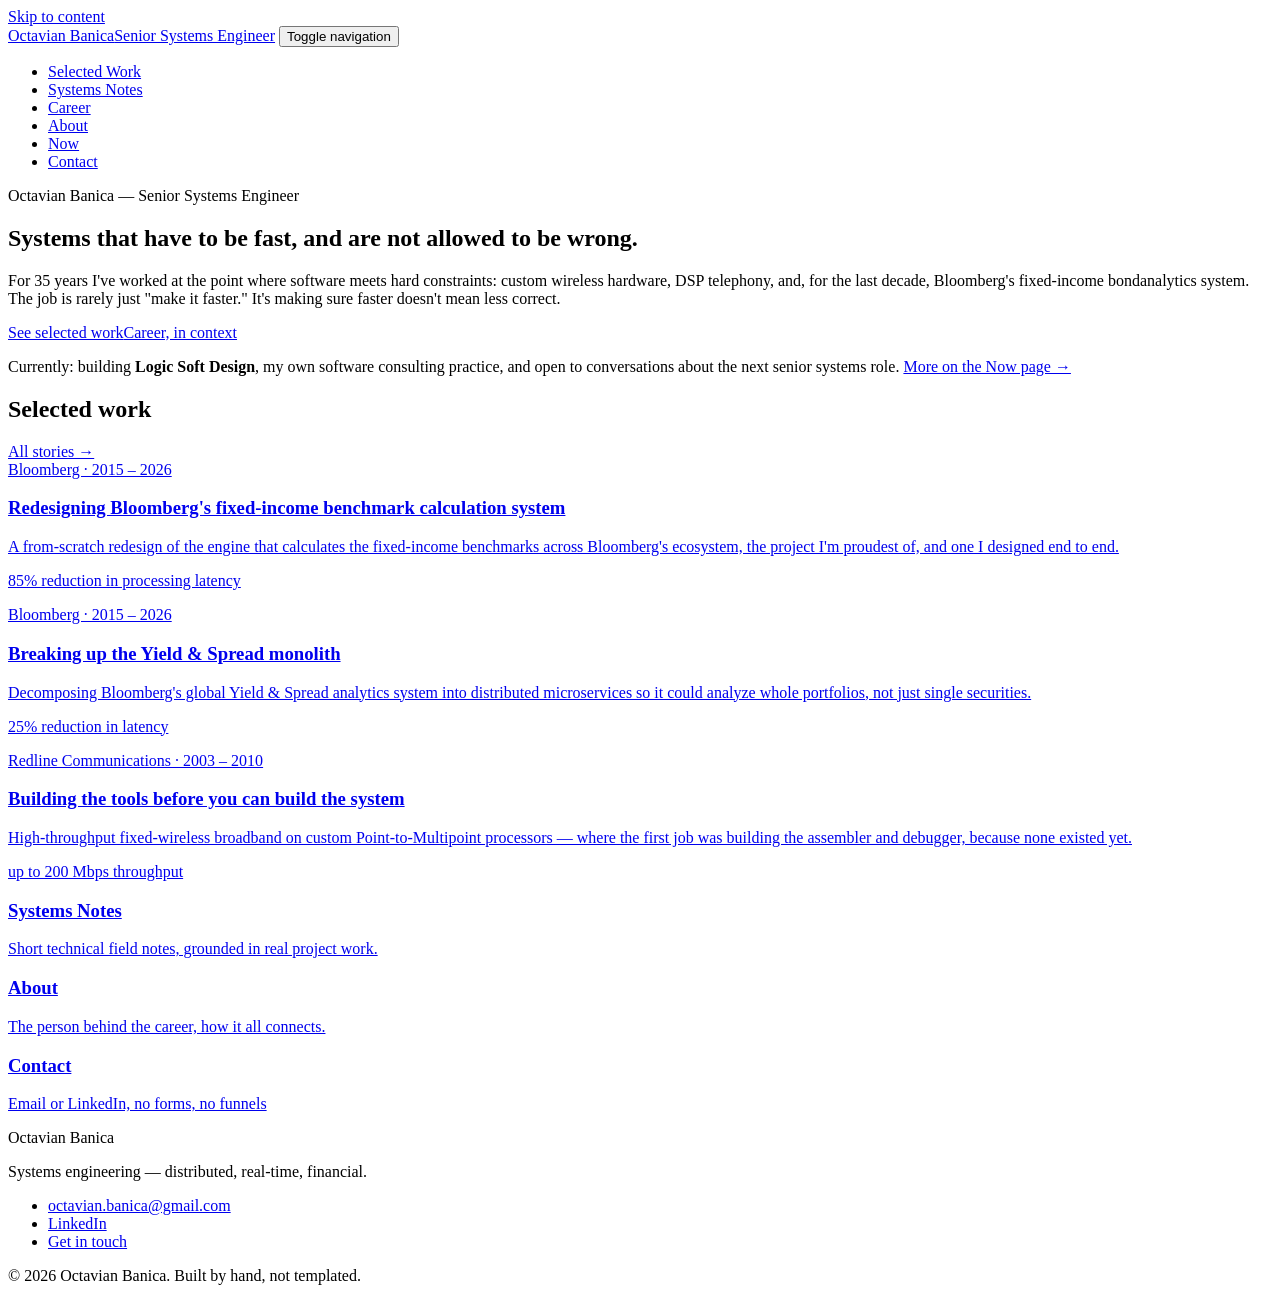
==== index.html @ 12118b61 "Initial commit" ====
<!doctype html>
<html lang="en"><head><meta charset="utf-8"><meta name="viewport" content="width=device-width, initial-scale=1">
<link rel="icon" type="image/svg+xml" href="home/oai/assets/favicon.svg">
<title>Octavian Banica</title>
<meta name="description" content="Octavian Banica designs backend systems where correctness and latency are both non-negotiable — fixed-income analytics at Bloomberg, fixed-wireless broadband at Redline, DSP telephony at Intel.">
<link rel="canonical" href="https://octavianbanica.com/">
<meta property="og:type" content="website"><meta property="og:title" content="Octavian Banica">
<meta property="og:description" content="Octavian Banica designs backend systems where correctness and latency are both non-negotiable — fixed-income analytics at Bloomberg, fixed-wireless broadband at Redline, DSP telephony at Intel."><meta property="og:url" content="https://octavianbanica.com/">
<meta property="og:image" content="https://raw.githubusercontent.com/OctavianBanicaUS/OctavianBanicaWeb/main/public/images/og-default.jpg"><meta property="og:site_name" content="Octavian Banica">
<meta name="twitter:card" content="summary_large_image"><meta name="twitter:title" content="Octavian Banica"><meta name="twitter:description" content="Octavian Banica designs backend systems where correctness and latency are both non-negotiable — fixed-income analytics at Bloomberg, fixed-wireless broadband at Redline, DSP telephony at Intel."><meta name="twitter:image" content="https://raw.githubusercontent.com/OctavianBanicaUS/OctavianBanicaWeb/main/public/images/og-default.jpg">
<script type="application/ld+json">{&quot;@context&quot;: &quot;https://schema.org&quot;, &quot;@type&quot;: &quot;Person&quot;, &quot;name&quot;: &quot;Octavian Banica&quot;, &quot;jobTitle&quot;: &quot;Senior Systems Engineer&quot;, &quot;email&quot;: &quot;mailto:octavian.banica@gmail.com&quot;, &quot;url&quot;: &quot;https://octavianbanica.com/&quot;, &quot;sameAs&quot;: [&quot;https://www.linkedin.com/in/octavianbanica/&quot;], &quot;description&quot;: &quot;Octavian Banica designs backend systems where correctness and latency are both non-negotiable \u2014 fixed-income analytics at Bloomberg, fixed-wireless broadband at Redline, DSP telephony at Intel.&quot;}</script>
<link rel="stylesheet" href="home/oai/css/site.css"></head><body>
<a href="#main" class="skip-link">Skip to content</a><header class="site-header">
  <div class="bar container-wide">
    <a href="index.html" class="wordmark">Octavian Banica<span class="wordmark-role">Senior Systems Engineer</span></a>
    <button class="menu-toggle" id="menu-toggle" aria-expanded="false" aria-controls="site-nav">
      <span class="visually-hidden">Toggle navigation</span><span class="menu-icon" aria-hidden="true"></span>
    </button>
    <nav id="site-nav" class="site-nav" aria-label="Primary"><ul><li><a href="work">Selected Work</a></li><li><a href="notes">Systems Notes</a></li><li><a href="career">Career</a></li><li><a href="about">About</a></li><li><a href="now">Now</a></li><li><a href="contact">Contact</a></li></ul></nav>
  </div>
</header>
<main id="main"><section class="hero container-wide"><p class="eyebrow">Octavian Banica — Senior Systems Engineer</p>
<h1>Systems that have to be fast, and are not allowed to be wrong.</h1>
<p class="hero-lede">For 35 years I've worked at the point where software meets hard constraints: custom wireless hardware, DSP telephony, and, for the last decade, Bloomberg's fixed-income bondanalytics system. The job is rarely just "make it faster." It's making sure faster doesn't mean less correct.</p>
<div class="hero-actions"><a class="button-primary" href="work">See selected work</a><a class="button-secondary" href="career">Career, in context</a></div>
<p class="hero-now"><span class="accent-mark">Currently:</span> building <strong>Logic Soft Design</strong>, my own software consulting practice, and open to conversations about the next senior systems role. <a href="now">More on the Now page →</a></p></section>
<section class="container-wide work-preview"><div class="section-head"><h2>Selected work</h2><a class="see-all" href="work">All stories →</a></div><div class="work-preview-grid"><a class="preview-card" href="work/benchmark-system"><span class="eyebrow">Bloomberg · 2015 – 2026</span><h3>Redesigning Bloomberg&#x27;s fixed-income benchmark calculation system</h3><p>A from-scratch redesign of the engine that calculates the fixed-income benchmarks across Bloomberg&#x27;s ecosystem, the project I&#x27;m proudest of, and one I designed end to end.</p><p class="preview-metric">85% reduction in processing latency</p></a><a class="preview-card" href="work/yas-microservices"><span class="eyebrow">Bloomberg · 2015 – 2026</span><h3>Breaking up the Yield &amp; Spread monolith</h3><p>Decomposing Bloomberg&#x27;s global Yield &amp; Spread analytics system into distributed microservices so it could analyze whole portfolios, not just single securities.</p><p class="preview-metric">25% reduction in latency</p></a><a class="preview-card" href="work/redline-wireless-security"><span class="eyebrow">Redline Communications · 2003 – 2010</span><h3>Building the tools before you can build the system</h3><p>High-throughput fixed-wireless broadband on custom Point-to-Multipoint processors — where the first job was building the assembler and debugger, because none existed yet.</p><p class="preview-metric">up to 200 Mbps throughput</p></a></div></section>
<section class="container-wide explore-grid"><a class="explore-card" href="notes"><h3>Systems Notes</h3><p>Short technical field notes, grounded in real project work.</p></a><a class="explore-card" href="about"><h3>About</h3><p>The person behind the career, how it all connects.</p></a><a class="explore-card" href="contact"><h3>Contact</h3><p>Email or LinkedIn, no forms, no funnels</p></a></section></main><footer class="site-footer"><div class="container-wide footer-grid">
<div><p class="footer-name">Octavian Banica</p><p class="footer-tag">Systems engineering — distributed, real-time, financial.</p></div>
<ul class="footer-links"><li><a href="mailto:octavian.banica@gmail.com">octavian.banica@gmail.com</a></li><li><a href="https://www.linkedin.com/in/octavianbanica/" rel="me noopener noreferrer" target="_blank">LinkedIn</a></li><li><a href="contact">Get in touch</a></li></ul>
<p class="footer-meta">© 2026 Octavian Banica. Built by hand, not templated.</p>
</div></footer>
<script src="home/oai/js/site.js" defer></script></body></html>
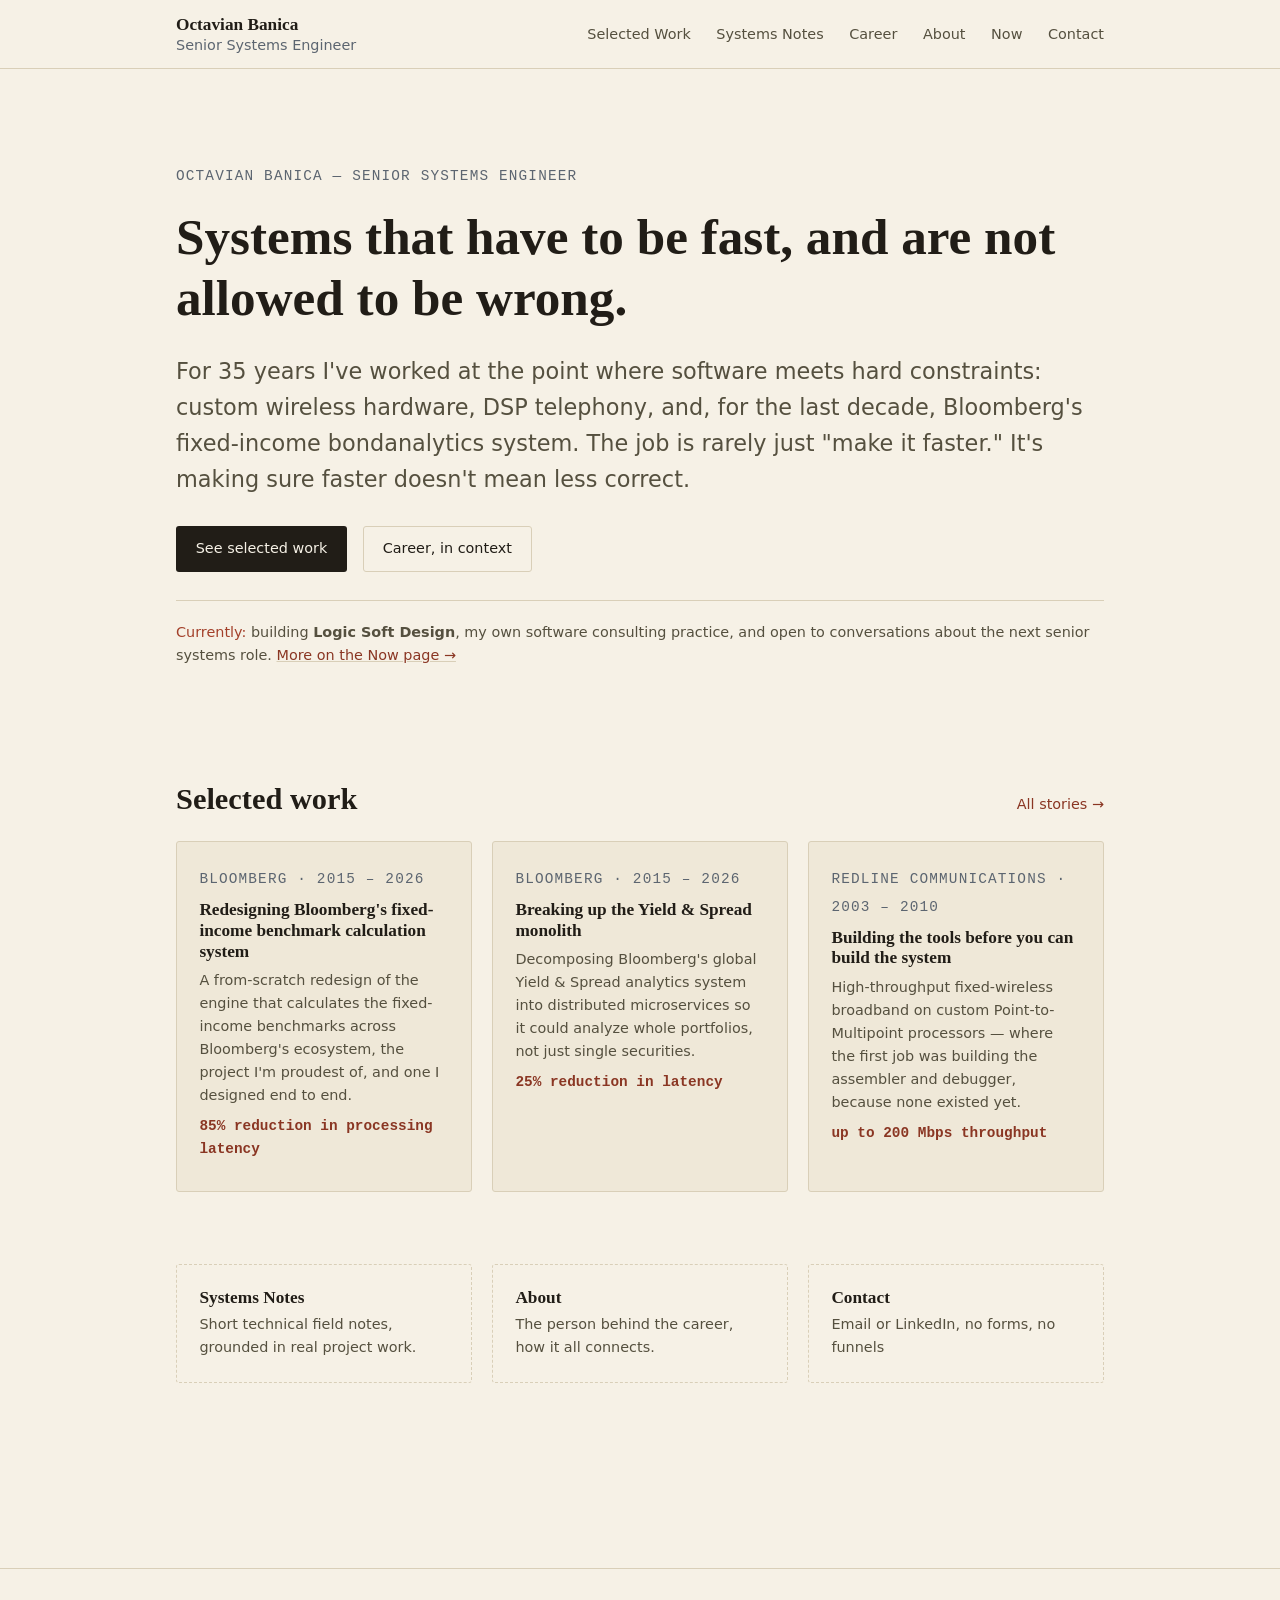
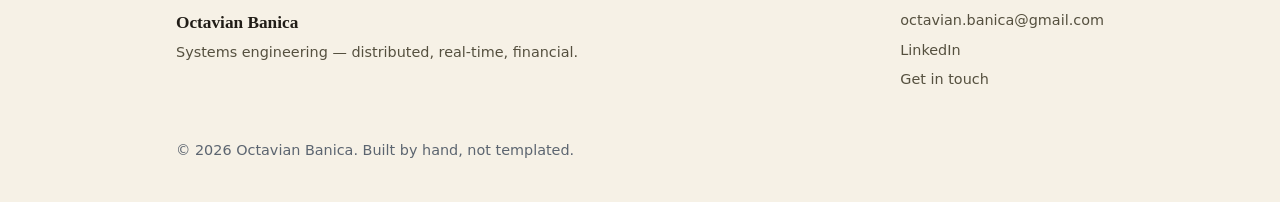
==== commit 4b06754f: "Initial version" ====
--- a/index.html
+++ b/index.html
@@ -1,6 +1,6 @@
 <!doctype html>
 <html lang="en"><head><meta charset="utf-8"><meta name="viewport" content="width=device-width, initial-scale=1">
-<link rel="icon" type="image/svg+xml" href="home/oai/assets/favicon.svg">
+<link rel="icon" type="image/svg+xml" href="assets/favicon.svg">
 <title>Octavian Banica</title>
 <meta name="description" content="Octavian Banica designs backend systems where correctness and latency are both non-negotiable — fixed-income analytics at Bloomberg, fixed-wireless broadband at Redline, DSP telephony at Intel.">
 <link rel="canonical" href="https://octavianbanica.com/">
@@ -9,25 +9,25 @@
 <meta property="og:image" content="https://raw.githubusercontent.com/OctavianBanicaUS/OctavianBanicaWeb/main/public/images/og-default.jpg"><meta property="og:site_name" content="Octavian Banica">
 <meta name="twitter:card" content="summary_large_image"><meta name="twitter:title" content="Octavian Banica"><meta name="twitter:description" content="Octavian Banica designs backend systems where correctness and latency are both non-negotiable — fixed-income analytics at Bloomberg, fixed-wireless broadband at Redline, DSP telephony at Intel."><meta name="twitter:image" content="https://raw.githubusercontent.com/OctavianBanicaUS/OctavianBanicaWeb/main/public/images/og-default.jpg">
 <script type="application/ld+json">{&quot;@context&quot;: &quot;https://schema.org&quot;, &quot;@type&quot;: &quot;Person&quot;, &quot;name&quot;: &quot;Octavian Banica&quot;, &quot;jobTitle&quot;: &quot;Senior Systems Engineer&quot;, &quot;email&quot;: &quot;mailto:octavian.banica@gmail.com&quot;, &quot;url&quot;: &quot;https://octavianbanica.com/&quot;, &quot;sameAs&quot;: [&quot;https://www.linkedin.com/in/octavianbanica/&quot;], &quot;description&quot;: &quot;Octavian Banica designs backend systems where correctness and latency are both non-negotiable \u2014 fixed-income analytics at Bloomberg, fixed-wireless broadband at Redline, DSP telephony at Intel.&quot;}</script>
-<link rel="stylesheet" href="home/oai/css/site.css"></head><body>
+<link rel="stylesheet" href="css/site.css"></head><body>
 <a href="#main" class="skip-link">Skip to content</a><header class="site-header">
   <div class="bar container-wide">
     <a href="index.html" class="wordmark">Octavian Banica<span class="wordmark-role">Senior Systems Engineer</span></a>
     <button class="menu-toggle" id="menu-toggle" aria-expanded="false" aria-controls="site-nav">
       <span class="visually-hidden">Toggle navigation</span><span class="menu-icon" aria-hidden="true"></span>
     </button>
-    <nav id="site-nav" class="site-nav" aria-label="Primary"><ul><li><a href="work">Selected Work</a></li><li><a href="notes">Systems Notes</a></li><li><a href="career">Career</a></li><li><a href="about">About</a></li><li><a href="now">Now</a></li><li><a href="contact">Contact</a></li></ul></nav>
+    <nav id="site-nav" class="site-nav" aria-label="Primary"><ul><li><a href="work/">Selected Work</a></li><li><a href="notes/">Systems Notes</a></li><li><a href="career/">Career</a></li><li><a href="about/">About</a></li><li><a href="now/">Now</a></li><li><a href="contact/">Contact</a></li></ul></nav>
   </div>
 </header>
 <main id="main"><section class="hero container-wide"><p class="eyebrow">Octavian Banica — Senior Systems Engineer</p>
 <h1>Systems that have to be fast, and are not allowed to be wrong.</h1>
 <p class="hero-lede">For 35 years I've worked at the point where software meets hard constraints: custom wireless hardware, DSP telephony, and, for the last decade, Bloomberg's fixed-income bondanalytics system. The job is rarely just "make it faster." It's making sure faster doesn't mean less correct.</p>
-<div class="hero-actions"><a class="button-primary" href="work">See selected work</a><a class="button-secondary" href="career">Career, in context</a></div>
-<p class="hero-now"><span class="accent-mark">Currently:</span> building <strong>Logic Soft Design</strong>, my own software consulting practice, and open to conversations about the next senior systems role. <a href="now">More on the Now page →</a></p></section>
-<section class="container-wide work-preview"><div class="section-head"><h2>Selected work</h2><a class="see-all" href="work">All stories →</a></div><div class="work-preview-grid"><a class="preview-card" href="work/benchmark-system"><span class="eyebrow">Bloomberg · 2015 – 2026</span><h3>Redesigning Bloomberg&#x27;s fixed-income benchmark calculation system</h3><p>A from-scratch redesign of the engine that calculates the fixed-income benchmarks across Bloomberg&#x27;s ecosystem, the project I&#x27;m proudest of, and one I designed end to end.</p><p class="preview-metric">85% reduction in processing latency</p></a><a class="preview-card" href="work/yas-microservices"><span class="eyebrow">Bloomberg · 2015 – 2026</span><h3>Breaking up the Yield &amp; Spread monolith</h3><p>Decomposing Bloomberg&#x27;s global Yield &amp; Spread analytics system into distributed microservices so it could analyze whole portfolios, not just single securities.</p><p class="preview-metric">25% reduction in latency</p></a><a class="preview-card" href="work/redline-wireless-security"><span class="eyebrow">Redline Communications · 2003 – 2010</span><h3>Building the tools before you can build the system</h3><p>High-throughput fixed-wireless broadband on custom Point-to-Multipoint processors — where the first job was building the assembler and debugger, because none existed yet.</p><p class="preview-metric">up to 200 Mbps throughput</p></a></div></section>
-<section class="container-wide explore-grid"><a class="explore-card" href="notes"><h3>Systems Notes</h3><p>Short technical field notes, grounded in real project work.</p></a><a class="explore-card" href="about"><h3>About</h3><p>The person behind the career, how it all connects.</p></a><a class="explore-card" href="contact"><h3>Contact</h3><p>Email or LinkedIn, no forms, no funnels</p></a></section></main><footer class="site-footer"><div class="container-wide footer-grid">
+<div class="hero-actions"><a class="button-primary" href="work/">See selected work</a><a class="button-secondary" href="career/">Career, in context</a></div>
+<p class="hero-now"><span class="accent-mark">Currently:</span> building <strong>Logic Soft Design</strong>, my own software consulting practice, and open to conversations about the next senior systems role. <a href="now/">More on the Now page →</a></p></section>
+<section class="container-wide work-preview"><div class="section-head"><h2>Selected work</h2><a class="see-all" href="work/">All stories →</a></div><div class="work-preview-grid"><a class="preview-card" href="work/benchmark-system/"><span class="eyebrow">Bloomberg · 2015 – 2026</span><h3>Redesigning Bloomberg&#x27;s fixed-income benchmark calculation system</h3><p>A from-scratch redesign of the engine that calculates the fixed-income benchmarks across Bloomberg&#x27;s ecosystem, the project I&#x27;m proudest of, and one I designed end to end.</p><p class="preview-metric">85% reduction in processing latency</p></a><a class="preview-card" href="work/yas-microservices/"><span class="eyebrow">Bloomberg · 2015 – 2026</span><h3>Breaking up the Yield &amp; Spread monolith</h3><p>Decomposing Bloomberg&#x27;s global Yield &amp; Spread analytics system into distributed microservices so it could analyze whole portfolios, not just single securities.</p><p class="preview-metric">25% reduction in latency</p></a><a class="preview-card" href="work/redline-wireless-security/"><span class="eyebrow">Redline Communications · 2003 – 2010</span><h3>Building the tools before you can build the system</h3><p>High-throughput fixed-wireless broadband on custom Point-to-Multipoint processors — where the first job was building the assembler and debugger, because none existed yet.</p><p class="preview-metric">up to 200 Mbps throughput</p></a></div></section>
+<section class="container-wide explore-grid"><a class="explore-card" href="notes/"><h3>Systems Notes</h3><p>Short technical field notes, grounded in real project work.</p></a><a class="explore-card" href="about/"><h3>About</h3><p>The person behind the career, how it all connects.</p></a><a class="explore-card" href="contact/"><h3>Contact</h3><p>Email or LinkedIn, no forms, no funnels</p></a></section></main><footer class="site-footer"><div class="container-wide footer-grid">
 <div><p class="footer-name">Octavian Banica</p><p class="footer-tag">Systems engineering — distributed, real-time, financial.</p></div>
-<ul class="footer-links"><li><a href="mailto:octavian.banica@gmail.com">octavian.banica@gmail.com</a></li><li><a href="https://www.linkedin.com/in/octavianbanica/" rel="me noopener noreferrer" target="_blank">LinkedIn</a></li><li><a href="contact">Get in touch</a></li></ul>
+<ul class="footer-links"><li><a href="mailto:octavian.banica@gmail.com">octavian.banica@gmail.com</a></li><li><a href="https://www.linkedin.com/in/octavianbanica/" rel="me noopener noreferrer" target="_blank">LinkedIn</a></li><li><a href="contact/">Get in touch</a></li></ul>
 <p class="footer-meta">© 2026 Octavian Banica. Built by hand, not templated.</p>
 </div></footer>
-<script src="home/oai/js/site.js" defer></script></body></html>+<script src="js/site.js" defer></script></body></html>
--- a/css/site.css
+++ b/css/site.css
@@ -0,0 +1,68 @@
+
+:root{--color-paper:#f6f1e6;--color-paper-raised:#efe8d8;--color-rule:#d9cfb8;--color-ink:#211d17;--color-ink-muted:#55503f;--color-slate:#5c6570;--color-accent:#a3402a;--color-accent-ink:#fff;--color-accent-quiet:#8a3623;--color-focus:#1d5c47;--font-sans:-apple-system,BlinkMacSystemFont,'Segoe UI',ui-sans-serif,system-ui,Roboto,Helvetica,Arial,sans-serif;--font-serif:ui-serif,Georgia,Cambria,'Times New Roman',Times,serif;--font-mono:ui-monospace,'Cascadia Code','Consolas','SFMono-Regular',Menlo,monospace;--step--1:clamp(.83rem,.8rem + .15vw,.9rem);--step-0:clamp(1rem,.95rem + .2vw,1.08rem);--step-1:clamp(1.2rem,1.1rem + .4vw,1.4rem);--step-2:clamp(1.5rem,1.3rem + .8vw,1.9rem);--step-3:clamp(1.9rem,1.6rem + 1.3vw,2.6rem);--step-4:clamp(2.4rem,1.9rem + 2.2vw,3.6rem);--content-width:42rem;--wide-width:64rem;--gutter:clamp(1rem,4vw,3rem);--radius:3px;--transition-fast:120ms ease;--transition-base:200ms ease}
+*{box-sizing:border-box}
+html{background:var(--color-paper);color-scheme:light;scroll-behavior:smooth}
+body{margin:0;background:var(--color-paper);color:var(--color-ink);font-family:var(--font-sans);font-size:var(--step-0);line-height:1.6;text-rendering:optimizeLegibility;-webkit-font-smoothing:antialiased;overflow-wrap:break-word}
+img,picture,svg{max-width:100%;display:block}img{height:auto}
+a{color:inherit}
+h1,h2,h3,h4{font-family:var(--font-serif);font-weight:600;line-height:1.2;margin:0 0 .5em;color:var(--color-ink)}
+h1{font-size:var(--step-4)}h2{font-size:var(--step-3)}h3{font-size:var(--step-2)}h4{font-size:var(--step-1)}
+p{margin:0 0 1.2em;max-width:68ch}ul,ol{padding-left:1.3em}
+blockquote{margin:1.5em 0;padding-left:1.2em;border-left:2px solid var(--color-accent);font-family:var(--font-serif);font-style:italic;color:var(--color-ink-muted)}
+code{font-family:var(--font-mono);font-size:.9em;background:var(--color-paper-raised);padding:.15em .4em;border-radius:var(--radius)}
+pre{background:#1d1a14;color:#f0ead9;padding:1.1em 1.3em;border-radius:var(--radius);overflow-x:auto}
+pre code{background:none;padding:0}
+hr{border:none;border-top:1px solid var(--color-rule);margin:2.5em 0}
+.prose a{color:var(--color-accent-quiet);text-decoration:underline;text-decoration-color:var(--color-rule);text-underline-offset:.15em;transition:text-decoration-color var(--transition-fast)}
+.prose a:hover{text-decoration-color:currentColor}
+:focus-visible{outline:2px solid var(--color-focus);outline-offset:3px;border-radius:var(--radius)}
+.visually-hidden{position:absolute;width:1px;height:1px;padding:0;margin:-1px;overflow:hidden;clip:rect(0,0,0,0);white-space:nowrap;border:0}
+.skip-link{position:absolute;left:-999px;top:0;background:var(--color-ink);color:var(--color-paper);padding:.75em 1.2em;z-index:100;border-radius:0 0 var(--radius) 0}.skip-link:focus{left:0}
+.container{max-width:var(--content-width);margin-inline:auto;padding-inline:var(--gutter)}.container-wide{max-width:var(--wide-width);margin-inline:auto;padding-inline:var(--gutter)}
+.eyebrow{font-family:var(--font-mono);font-size:var(--step--1);text-transform:uppercase;letter-spacing:.08em;color:var(--color-slate)}.accent-mark{color:var(--color-accent)}
+.stat-callout{display:inline-flex;flex-direction:column;gap:.1em;border:1px solid var(--color-rule);border-left:3px solid var(--color-accent);background:var(--color-paper-raised);padding:.9em 1.2em;margin:0 1rem 1.5em 0;border-radius:var(--radius)}
+.stat-number{font-family:var(--font-serif);font-size:var(--step-2);font-weight:700}.stat-label{font-size:var(--step--1);color:var(--color-ink-muted)}
+.flow{display:flex;flex-wrap:wrap;align-items:center;gap:.6rem;margin:1.8em 0;padding:1.3em;background:var(--color-paper-raised);border:1px solid var(--color-rule);border-radius:var(--radius);font-family:var(--font-mono);font-size:var(--step--1)}
+.flow-step{padding:.5em .8em;border:1px solid var(--color-rule);border-radius:var(--radius);background:var(--color-paper);color:var(--color-ink)}.flow-step.is-accent{border-color:var(--color-accent);color:var(--color-accent-quiet)}.flow-arrow{color:var(--color-slate)}.flow-caption{margin-top:.6em;font-size:var(--step--1);color:var(--color-ink-muted);font-family:var(--font-sans)}
+.tag-list{display:flex;flex-wrap:wrap;gap:.5em;list-style:none;padding:0;margin:0 0 1.5em}.tag-list li{font-family:var(--font-mono);font-size:var(--step--1);color:var(--color-ink-muted);border:1px solid var(--color-rule);border-radius:var(--radius);padding:.2em .6em}
+.meta-row{display:flex;flex-wrap:wrap;gap:.4em 1.2em;font-size:var(--step--1);color:var(--color-slate);margin-bottom:1.2em;font-family:var(--font-mono)}
+.site-header{border-bottom:1px solid var(--color-rule);background:var(--color-paper);position:sticky;top:0;z-index:50}
+.bar{display:flex;align-items:center;justify-content:space-between;gap:1rem;padding-block:.9rem}
+.wordmark{font-family:var(--font-serif);font-weight:600;font-size:var(--step-0);text-decoration:none;color:var(--color-ink);display:flex;flex-direction:column;line-height:1.25}.wordmark-role{font-family:var(--font-sans);font-weight:400;font-size:var(--step--1);color:var(--color-slate)}
+.site-nav ul{list-style:none;display:flex;gap:clamp(1rem,2vw,1.75rem);margin:0;padding:0}.site-nav a{text-decoration:none;font-size:var(--step--1);color:var(--color-ink-muted);padding-block:.3em;border-bottom:2px solid transparent;transition:color var(--transition-fast),border-color var(--transition-fast)}.site-nav a:hover{color:var(--color-ink)}.site-nav a[aria-current=page]{color:var(--color-accent);border-bottom-color:var(--color-accent)}
+.menu-toggle{display:none;background:none;border:1px solid var(--color-rule);border-radius:var(--radius);padding:.4rem .55rem;cursor:pointer}.menu-icon,.menu-icon:before,.menu-icon:after{display:block;width:20px;height:2px;background:var(--color-ink);position:relative;transition:transform var(--transition-fast)}.menu-icon:before,.menu-icon:after{content:'';position:absolute}.menu-icon:before{top:-6px}.menu-icon:after{top:6px}
+.site-footer{border-top:1px solid var(--color-rule);margin-top:clamp(3rem,8vw,6rem);padding-block:2.5rem;color:var(--color-ink-muted)}.footer-grid{display:flex;flex-wrap:wrap;justify-content:space-between;gap:1.5rem}.footer-name{font-family:var(--font-serif);font-weight:600;color:var(--color-ink);margin:0 0 .25em}.footer-tag{margin:0;font-size:var(--step--1)}.footer-links{list-style:none;margin:0;padding:0;display:flex;flex-direction:column;gap:.4rem;font-size:var(--step--1)}.footer-links a{text-decoration:none;color:var(--color-ink-muted)}.footer-links a:hover{color:var(--color-accent)}.footer-meta{font-size:var(--step--1);color:var(--color-slate);width:100%;margin:1.5rem 0 0}
+.page-header{padding-block:clamp(2.5rem,6vw,4.5rem) 2rem}.lede{font-size:var(--step-1);color:var(--color-ink-muted);max-width:56ch}
+.hero{padding-block:clamp(3rem,9vw,6rem) clamp(2.5rem,6vw,4rem);max-width:var(--wide-width)}.hero h1{margin-top:.4rem;max-width:none;font-size:clamp(2.2rem,4vw,3.4rem)}.hero-lede{font-size:var(--step-1);color:var(--color-ink-muted);max-width:none}.hero-actions{display:flex;flex-wrap:wrap;gap:1rem;margin:1.75rem 0}
+.button-primary,.button-secondary{display:inline-block;text-decoration:none;font-size:var(--step--1);padding:.75em 1.3em;border-radius:var(--radius);border:1px solid transparent;transition:background var(--transition-fast),color var(--transition-fast),border-color var(--transition-fast)}.button-primary{background:var(--color-ink);color:var(--color-paper)}.button-primary:hover{background:var(--color-accent)}.button-secondary{border-color:var(--color-rule);color:var(--color-ink)}.button-secondary:hover{border-color:var(--color-accent);color:var(--color-accent-quiet)}
+.hero-now{font-size:var(--step--1);color:var(--color-ink-muted);border-top:1px solid var(--color-rule);padding-top:1.25rem;max-width:none}.hero-now a{color:var(--color-accent-quiet);text-decoration:underline;text-decoration-color:var(--color-rule)}
+.work-preview{padding-block:2rem clamp(3rem,6vw,4.5rem)}.section-head{display:flex;justify-content:space-between;align-items:baseline;margin-bottom:1.5rem}.section-head h2{font-size:var(--step-2);margin:0}.see-all{text-decoration:none;color:var(--color-accent-quiet);font-size:var(--step--1)}.work-preview-grid{display:grid;grid-template-columns:repeat(3,minmax(0,1fr));gap:1.25rem}
+.preview-card,.explore-card,.work-card,.note-card,.contact-link{display:block;text-decoration:none;color:var(--color-ink);border:1px solid var(--color-rule);border-radius:var(--radius);transition:border-color var(--transition-base),transform var(--transition-base),background var(--transition-base)}
+.preview-card{padding:1.4rem;background:var(--color-paper-raised)}.preview-card:hover,.preview-card:focus-visible,.work-card:hover,.work-card:focus-visible{border-color:var(--color-accent);transform:translateY(-2px)}.preview-card h3{font-size:var(--step-0);margin:.5rem 0 .4rem}.preview-card p,.work-card p,.note-card p{font-size:var(--step--1);color:var(--color-ink-muted);margin-bottom:.5rem}.preview-metric,.work-card-metric{font-family:var(--font-mono);color:var(--color-accent-quiet)!important;font-weight:600}
+.explore-grid{display:grid;grid-template-columns:repeat(3,minmax(0,1fr));gap:1.25rem;padding-bottom:clamp(3.5rem,7vw,6rem)}.explore-card{padding:1.4rem;border-style:dashed}.explore-card:hover,.explore-card:focus-visible{border-color:var(--color-accent);border-style:solid}.explore-card h3{font-size:var(--step-0);margin-bottom:.3rem}.explore-card p{font-size:var(--step--1);color:var(--color-ink-muted);margin:0}
+.about{padding-block:clamp(2.5rem,6vw,4.5rem) clamp(3rem,6vw,5rem)}.about-header{display:flex;gap:1.75rem;align-items:flex-start;margin-bottom:2.5rem;flex-wrap:wrap}.avatar{border-radius:50%;border:1px solid var(--color-rule);flex-shrink:0;width:160px;height:160px;object-fit:cover}
+.timeline{padding-bottom:clamp(3rem,6vw,5rem)}.era{padding-top:2.5rem;border-top:1px solid var(--color-rule);scroll-margin-top:5rem}.era:first-child{border-top:none}.era h2{font-size:var(--step-2);margin-bottom:1.5rem}.role{margin-bottom:2rem;padding-left:1.2rem;border-left:2px solid var(--color-rule)}.role-head{display:flex;justify-content:space-between;align-items:baseline;flex-wrap:wrap;gap:.5rem 1rem}.role h3{font-size:var(--step-1);margin-bottom:.2rem;display:flex;align-items:center;gap:.6em}.role-org{margin:0;color:var(--color-ink-muted);font-size:var(--step--1)}.role-period{margin:0;font-family:var(--font-mono);font-size:var(--step--1);color:var(--color-slate);white-space:nowrap}.role-body{margin-top:.8rem}.current-badge{font-family:var(--font-mono);font-size:.6em;text-transform:uppercase;letter-spacing:.06em;color:var(--color-accent-ink);background:var(--color-accent);padding:.15em .5em;border-radius:var(--radius)}
+.contact-page{padding-block:clamp(3rem,8vw,6rem) clamp(4rem,10vw,8rem);max-width:34rem}.contact-links{margin-top:2.5rem;display:flex;flex-direction:column;gap:1rem}.contact-link{flex-direction:column;gap:.2rem;padding:1.1rem 1.4rem}.contact-link:hover,.contact-link:focus-visible{border-color:var(--color-accent);background:var(--color-paper-raised)}.contact-label{font-family:var(--font-mono);font-size:var(--step--1);text-transform:uppercase;letter-spacing:.06em;color:var(--color-slate)}.contact-value{font-size:var(--step-1);font-family:var(--font-serif)}
+.now-page{padding-block:clamp(2.5rem,6vw,4.5rem) clamp(3rem,6vw,5rem)}.now-list{list-style:none;margin:2rem 0 0;padding:0;display:flex;flex-direction:column;gap:1.75rem}.now-list li{border-left:3px solid var(--color-accent);padding-left:1.2rem}.now-item-head{display:flex;justify-content:space-between;align-items:baseline;flex-wrap:wrap;gap:.4rem 1rem}.now-list h2{font-size:var(--step-1);margin:0}.now-updated{font-family:var(--font-mono);font-size:var(--step--1);color:var(--color-slate);white-space:nowrap}.now-list p{color:var(--color-ink-muted);margin:.4rem 0 0}
+.work-list{display:grid;grid-template-columns:repeat(2,minmax(0,1fr));gap:1.5rem;padding-bottom:clamp(3rem,6vw,5rem)}.work-card{padding:1.6rem;background:var(--color-paper-raised)}.work-card-meta{display:flex;justify-content:space-between;align-items:baseline;margin-bottom:.6rem}.work-card-period{font-family:var(--font-mono);font-size:var(--step--1);color:var(--color-slate)}.work-card h2{font-size:var(--step-1);margin-bottom:.4rem}
+.notes-list{display:flex;flex-direction:column;gap:1.25rem;padding-bottom:2rem}.note-card{padding:1.5rem 1.75rem}.note-card:hover,.note-card:focus-visible{border-color:var(--color-accent)}.note-card time{font-family:var(--font-mono);font-size:var(--step--1);color:var(--color-slate)}.note-card h2{font-size:var(--step-1);margin:.3rem 0 .4rem}.future-topics{border-top:1px solid var(--color-rule);padding-block:2.5rem clamp(3rem,6vw,5rem)}.future-topics h2{font-size:var(--step-1)}.future-topics ul{margin-top:1rem;color:var(--color-ink-muted)}.future-topics li{margin-bottom:.5em}
+.story{padding-block:clamp(2rem,5vw,3.5rem) clamp(3rem,6vw,5rem)}.story h1{font-size:clamp(2.2rem,4vw,3.4rem);margin-top:.4rem}.story .lede{font-size:var(--step-1);color:var(--color-ink-muted);max-width:58ch}.back-link{text-decoration:none;color:var(--color-slate)}.back-link:hover{color:var(--color-accent)}
+.not-found{padding-block:clamp(4rem,12vw,8rem);max-width:34rem}.not-found-actions{display:flex;flex-wrap:wrap;gap:1rem;margin-top:1.75rem}
+.prose h2{margin-top:2em}.prose h3{margin-top:1.5em}.prose li{margin-bottom:.5em}.prose ol,.prose ul{max-width:68ch}
+@media (max-width:55rem){.work-preview-grid{grid-template-columns:1fr 1fr}}
+@media (max-width:43rem){
+  .menu-toggle{display:inline-flex;align-items:center}
+  .site-nav{display:none;width:100%;order:3}.site-nav.is-open{display:block}.bar{flex-wrap:wrap}
+  .site-nav ul{flex-direction:column;gap:0;border-top:1px solid var(--color-rule);margin-top:.75rem;padding-top:.5rem}.site-nav a{display:block;padding:.65rem 0}
+  .work-preview-grid,.explore-grid,.work-list{grid-template-columns:1fr}
+  .section-head{align-items:flex-start;gap:.75rem;flex-wrap:wrap}
+  .hero{padding-top:2.75rem}.hero h1{font-size:clamp(2rem,9vw,2.8rem)}
+  .about-header{flex-direction:column}.avatar{width:128px;height:128px}
+  .role-head{align-items:flex-start;flex-direction:column}.role-period{white-space:normal}
+  .flow{align-items:stretch}.flow-arrow{display:none}.flow-step{width:100%;text-align:left}
+  .stat-callout{margin-right:.5rem}
+  .contact-value{overflow-wrap:anywhere}
+  .story h1{font-size:clamp(2rem,9vw,2.8rem)}
+}
+@media (max-width:30rem){:root{--gutter:1rem}.hero-actions a,.not-found-actions a{width:100%;text-align:center}.wordmark{max-width:70%}}
+@media (prefers-reduced-motion:reduce){*,*::before,*::after{animation-duration:.001ms!important;animation-iteration-count:1!important;transition-duration:.001ms!important;scroll-behavior:auto!important}}
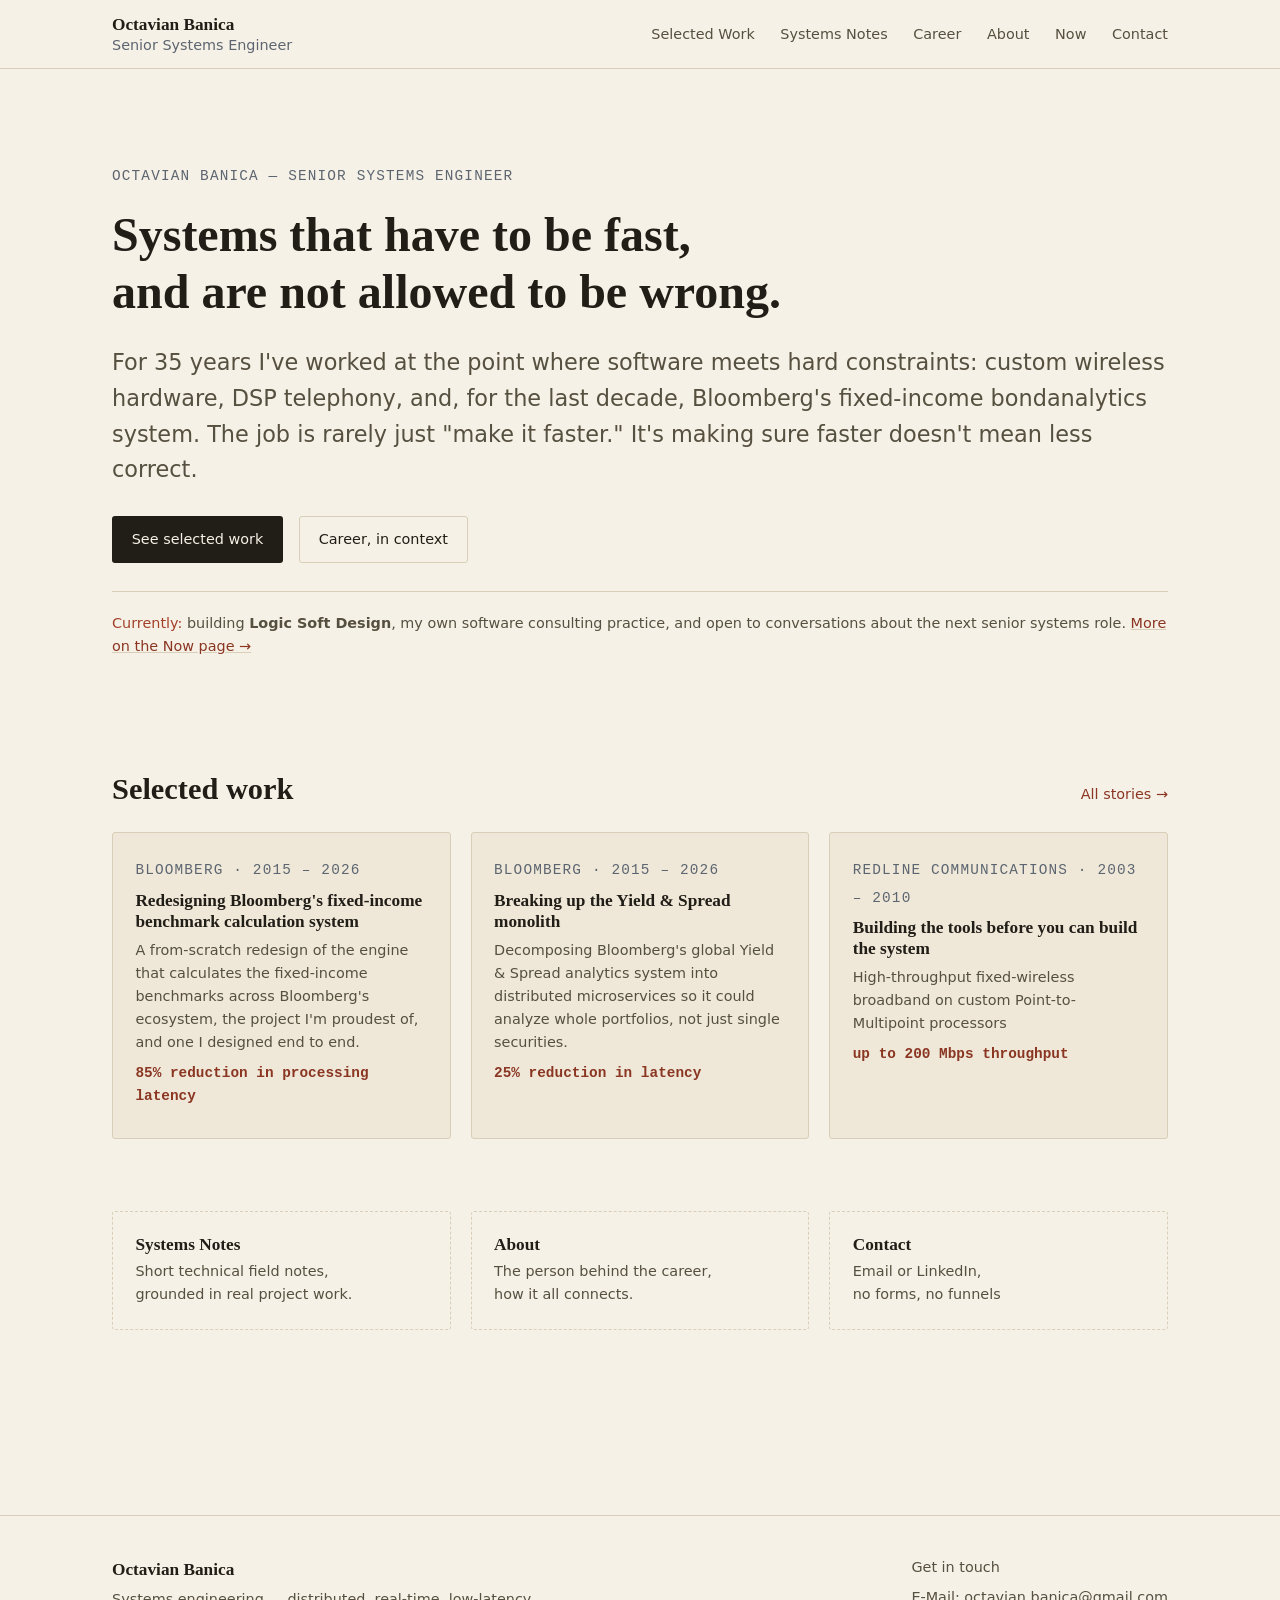
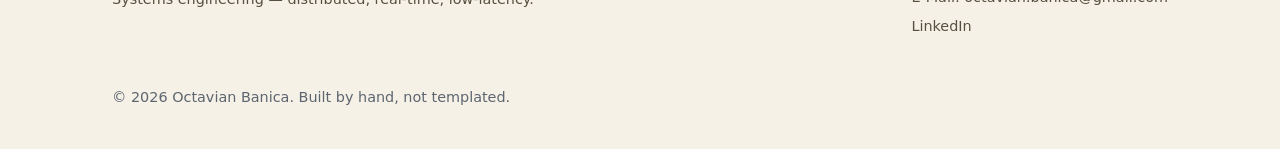
==== commit 8650ff14: "Initial version" ====
--- a/index.html
+++ b/index.html
@@ -1,33 +1,127 @@
 <!doctype html>
-<html lang="en"><head><meta charset="utf-8"><meta name="viewport" content="width=device-width, initial-scale=1">
-<link rel="icon" type="image/svg+xml" href="assets/favicon.svg">
-<title>Octavian Banica</title>
-<meta name="description" content="Octavian Banica designs backend systems where correctness and latency are both non-negotiable — fixed-income analytics at Bloomberg, fixed-wireless broadband at Redline, DSP telephony at Intel.">
-<link rel="canonical" href="https://octavianbanica.com/">
-<meta property="og:type" content="website"><meta property="og:title" content="Octavian Banica">
-<meta property="og:description" content="Octavian Banica designs backend systems where correctness and latency are both non-negotiable — fixed-income analytics at Bloomberg, fixed-wireless broadband at Redline, DSP telephony at Intel."><meta property="og:url" content="https://octavianbanica.com/">
-<meta property="og:image" content="https://raw.githubusercontent.com/OctavianBanicaUS/OctavianBanicaWeb/main/public/images/og-default.jpg"><meta property="og:site_name" content="Octavian Banica">
-<meta name="twitter:card" content="summary_large_image"><meta name="twitter:title" content="Octavian Banica"><meta name="twitter:description" content="Octavian Banica designs backend systems where correctness and latency are both non-negotiable — fixed-income analytics at Bloomberg, fixed-wireless broadband at Redline, DSP telephony at Intel."><meta name="twitter:image" content="https://raw.githubusercontent.com/OctavianBanicaUS/OctavianBanicaWeb/main/public/images/og-default.jpg">
-<script type="application/ld+json">{&quot;@context&quot;: &quot;https://schema.org&quot;, &quot;@type&quot;: &quot;Person&quot;, &quot;name&quot;: &quot;Octavian Banica&quot;, &quot;jobTitle&quot;: &quot;Senior Systems Engineer&quot;, &quot;email&quot;: &quot;mailto:octavian.banica@gmail.com&quot;, &quot;url&quot;: &quot;https://octavianbanica.com/&quot;, &quot;sameAs&quot;: [&quot;https://www.linkedin.com/in/octavianbanica/&quot;], &quot;description&quot;: &quot;Octavian Banica designs backend systems where correctness and latency are both non-negotiable \u2014 fixed-income analytics at Bloomberg, fixed-wireless broadband at Redline, DSP telephony at Intel.&quot;}</script>
-<link rel="stylesheet" href="css/site.css"></head><body>
-<a href="#main" class="skip-link">Skip to content</a><header class="site-header">
-  <div class="bar container-wide">
-    <a href="index.html" class="wordmark">Octavian Banica<span class="wordmark-role">Senior Systems Engineer</span></a>
-    <button class="menu-toggle" id="menu-toggle" aria-expanded="false" aria-controls="site-nav">
-      <span class="visually-hidden">Toggle navigation</span><span class="menu-icon" aria-hidden="true"></span>
-    </button>
-    <nav id="site-nav" class="site-nav" aria-label="Primary"><ul><li><a href="work/">Selected Work</a></li><li><a href="notes/">Systems Notes</a></li><li><a href="career/">Career</a></li><li><a href="about/">About</a></li><li><a href="now/">Now</a></li><li><a href="contact/">Contact</a></li></ul></nav>
-  </div>
-</header>
-<main id="main"><section class="hero container-wide"><p class="eyebrow">Octavian Banica — Senior Systems Engineer</p>
-<h1>Systems that have to be fast, and are not allowed to be wrong.</h1>
-<p class="hero-lede">For 35 years I've worked at the point where software meets hard constraints: custom wireless hardware, DSP telephony, and, for the last decade, Bloomberg's fixed-income bondanalytics system. The job is rarely just "make it faster." It's making sure faster doesn't mean less correct.</p>
-<div class="hero-actions"><a class="button-primary" href="work/">See selected work</a><a class="button-secondary" href="career/">Career, in context</a></div>
-<p class="hero-now"><span class="accent-mark">Currently:</span> building <strong>Logic Soft Design</strong>, my own software consulting practice, and open to conversations about the next senior systems role. <a href="now/">More on the Now page →</a></p></section>
-<section class="container-wide work-preview"><div class="section-head"><h2>Selected work</h2><a class="see-all" href="work/">All stories →</a></div><div class="work-preview-grid"><a class="preview-card" href="work/benchmark-system/"><span class="eyebrow">Bloomberg · 2015 – 2026</span><h3>Redesigning Bloomberg&#x27;s fixed-income benchmark calculation system</h3><p>A from-scratch redesign of the engine that calculates the fixed-income benchmarks across Bloomberg&#x27;s ecosystem, the project I&#x27;m proudest of, and one I designed end to end.</p><p class="preview-metric">85% reduction in processing latency</p></a><a class="preview-card" href="work/yas-microservices/"><span class="eyebrow">Bloomberg · 2015 – 2026</span><h3>Breaking up the Yield &amp; Spread monolith</h3><p>Decomposing Bloomberg&#x27;s global Yield &amp; Spread analytics system into distributed microservices so it could analyze whole portfolios, not just single securities.</p><p class="preview-metric">25% reduction in latency</p></a><a class="preview-card" href="work/redline-wireless-security/"><span class="eyebrow">Redline Communications · 2003 – 2010</span><h3>Building the tools before you can build the system</h3><p>High-throughput fixed-wireless broadband on custom Point-to-Multipoint processors — where the first job was building the assembler and debugger, because none existed yet.</p><p class="preview-metric">up to 200 Mbps throughput</p></a></div></section>
-<section class="container-wide explore-grid"><a class="explore-card" href="notes/"><h3>Systems Notes</h3><p>Short technical field notes, grounded in real project work.</p></a><a class="explore-card" href="about/"><h3>About</h3><p>The person behind the career, how it all connects.</p></a><a class="explore-card" href="contact/"><h3>Contact</h3><p>Email or LinkedIn, no forms, no funnels</p></a></section></main><footer class="site-footer"><div class="container-wide footer-grid">
-<div><p class="footer-name">Octavian Banica</p><p class="footer-tag">Systems engineering — distributed, real-time, financial.</p></div>
-<ul class="footer-links"><li><a href="mailto:octavian.banica@gmail.com">octavian.banica@gmail.com</a></li><li><a href="https://www.linkedin.com/in/octavianbanica/" rel="me noopener noreferrer" target="_blank">LinkedIn</a></li><li><a href="contact/">Get in touch</a></li></ul>
-<p class="footer-meta">© 2026 Octavian Banica. Built by hand, not templated.</p>
-</div></footer>
-<script src="js/site.js" defer></script></body></html>+<html lang="en">
+  <head>
+    <meta charset="utf-8" />
+    <meta name="viewport" content="width=device-width, initial-scale=1" />
+    <link rel="icon" type="image/svg+xml" href="assets/favicon.svg" />
+    <title>Octavian Banica</title>
+    <meta name="description" content="Octavian Banica designs backend systems where correctness and latency are both non-negotiable — fixed-income analytics at Bloomberg, fixed-wireless broadband at Redline, DSP telephony at Intel." />
+    <link rel="canonical" href="https://octavianbanica.com/" />
+    <meta property="og:type" content="website" />
+    <meta property="og:title" content="Octavian Banica" />
+    <meta property="og:description" content="Octavian Banica designs backend systems where correctness and latency are both non-negotiable — fixed-income analytics at Bloomberg, fixed-wireless broadband at Redline, DSP telephony at Intel." />
+    <meta property="og:url" content="https://octavianbanica.com/" />
+    <meta property="og:image" content="https://raw.githubusercontent.com/OctavianBanicaUS/OctavianBanicaWeb/main/public/images/og-default.jpg" />
+    <meta property="og:site_name" content="Octavian Banica" />
+    <meta name="twitter:card" content="summary_large_image" />
+    <meta name="twitter:title" content="Octavian Banica" />
+    <meta name="twitter:description" content="Octavian Banica designs backend systems where correctness and latency are both non-negotiable — fixed-income analytics at Bloomberg, fixed-wireless broadband at Redline, DSP telephony at Intel." />
+    <meta name="twitter:image" content="https://raw.githubusercontent.com/OctavianBanicaUS/OctavianBanicaWeb/main/public/images/og-default.jpg" />
+    <script type="application/ld+json">
+      {&quot;@context&quot;: &quot;https://schema.org&quot;, &quot;@type&quot;: &quot;Person&quot;, &quot;name&quot;: &quot;Octavian Banica&quot;, &quot;jobTitle&quot;: &quot;Senior Systems Engineer&quot;, &quot;email&quot;: &quot;mailto:octavian.banica@gmail.com&quot;, &quot;url&quot;: &quot;https://octavianbanica.com/&quot;, &quot;sameAs&quot;: [&quot;https://www.linkedin.com/in/octavianbanica/&quot;], &quot;description&quot;: &quot;Octavian Banica designs backend systems where correctness and latency are both non-negotiable \u2014 fixed-income analytics at Bloomberg, fixed-wireless broadband at Redline, DSP telephony at Intel.&quot;}
+    </script>
+    <link rel="stylesheet" href="css/site.css" />
+  </head>
+  <body>
+    <a href="#main" class="skip-link">Skip to content</a>
+    <header class="site-header">
+      <div class="bar container-wide">
+        <a href="index.html" class="wordmark">Octavian Banica<span class="wordmark-role">Senior Systems Engineer</span></a>
+        <button class="menu-toggle" id="menu-toggle" aria-expanded="false" aria-controls="site-nav"><span class="visually-hidden">Toggle navigation</span><span class="menu-icon" aria-hidden="true"></span></button>
+        <nav id="site-nav" class="site-nav" aria-label="Primary">
+          <ul>
+            <li><a href="work/">Selected Work</a></li>
+            <li><a href="notes/">Systems Notes</a></li>
+            <li><a href="career/">Career</a></li>
+            <li><a href="about/">About</a></li>
+            <li><a href="now/">Now</a></li>
+            <li><a href="contact/">Contact</a></li>
+          </ul>
+        </nav>
+      </div>
+    </header>
+    <main id="main">
+      <section class="hero container-wide">
+        <p class="eyebrow">Octavian Banica — Senior Systems Engineer</p>
+        <h1>Systems that have to be fast,</br>and are not allowed to be wrong.</h1>
+        <p class="hero-lede">
+          For 35 years I've worked at the point where software meets hard constraints: 
+          custom wireless hardware, DSP telephony, and, for the last decade, Bloomberg's 
+          fixed-income bondanalytics system. The job is rarely just "make it faster." 
+          It's making sure faster doesn't mean less correct.
+        </p>
+        <div class="hero-actions">
+          <a class="button-primary" href="work/">See selected work</a>
+          <a class="button-secondary" href="career/">Career, in context</a>
+        </div>
+        <p class="hero-now">
+          <span class="accent-mark">Currently:</span> building <strong>Logic Soft Design</strong>, 
+          my own software consulting practice, and open to conversations about the next senior systems role. 
+          <a href="now/">More on the Now page →</a>
+        </p>
+      </section>
+      
+      <section class="container-wide work-preview">
+        <div class="section-head">
+          <h2>Selected work</h2>
+          <a class="see-all" href="work/">All stories →</a>
+        </div>
+        <div class="work-preview-grid">
+          <a class="preview-card" href="work/benchmark-system/">
+            <span class="eyebrow">Bloomberg · 2015 – 2026</span>
+            <h3>Redesigning Bloomberg&#x27;s fixed-income benchmark calculation system</h3>
+            <p>A from-scratch redesign of the engine that calculates the fixed-income benchmarks across Bloomberg&#x27;s ecosystem, the project I&#x27;m proudest of, and one I designed end to end.</p>
+            <p class="preview-metric">85% reduction in processing latency</p>
+          </a>
+          <a class="preview-card" href="work/yas-microservices/">
+            <span class="eyebrow">Bloomberg · 2015 – 2026</span>
+            <h3>Breaking up the Yield &amp; Spread monolith</h3>
+            <p>Decomposing Bloomberg&#x27;s global Yield &amp; Spread analytics system into distributed microservices so it could analyze whole portfolios, not just single securities.</p>
+            <p class="preview-metric">25% reduction in latency</p>
+          </a>
+          <a class="preview-card" href="work/redline-wireless-security/">
+            <span class="eyebrow">Redline Communications · 2003 – 2010</span>
+            <h3>Building the tools before you can build the system</h3>
+            <p>
+              High-throughput fixed-wireless broadband on custom Point-to-Multipoint processors</p>
+            <p class="preview-metric">up to 200 Mbps throughput</p>
+          </a>
+        </div>
+      </section>
+      <section class="container-wide explore-grid">
+        <a class="explore-card" href="notes/">
+          <h3>Systems Notes</h3>
+          <p>Short technical field notes,<br/>grounded in real project work.</p>
+        </a>
+        <a class="explore-card" href="about/">
+          <h3>About</h3>
+          <p>The person behind the career,<br/>how it all connects.</p>
+        </a>
+        <a class="explore-card" href="contact/">
+          <h3>Contact</h3>
+          <p>Email or LinkedIn,<br/>no forms, no funnels</p>
+        </a>
+      </section>
+    </main>
+
+    <footer class="site-footer">
+      <div class="container-wide footer-grid">
+        <div>
+          <p class="footer-name">Octavian Banica</p>
+          <p class="footer-tag">Systems engineering — distributed, real-time, low-latency.</p>
+        </div>
+        <ul class="footer-links">
+          <li><a href="contact/">Get in touch</a></li>
+          <li>
+            <a href="mailto:octavian.banica@gmail.com">E-Mail: octavian.banica@gmail.com</a>
+          </li>
+          <li>
+            <a href="https://www.linkedin.com/in/octavianbanica/" rel="me noopener noreferrer" target="_blank">LinkedIn</a>
+          </li>
+        </ul>
+        <p class="footer-meta">© 2026 Octavian Banica. Built by hand, not templated.</p>
+      </div>
+    </footer>
+    <script src="js/site.js" defer></script>
+  </body>
+</html>
--- a/css/site.css
+++ b/css/site.css
@@ -1,68 +1,927 @@
+:root {
+  --color-paper: #f6f1e6;
+  --color-paper-raised: #efe8d8;
+  --color-rule: #d9cfb8;
+  --color-ink: #211d17;
+  --color-ink-muted: #55503f;
+  --color-slate: #5c6570;
+  --color-accent: #a3402a;
+  --color-accent-ink: #fff;
+  --color-accent-quiet: #8a3623;
+  --color-focus: #1d5c47;
+  --font-sans: -apple-system, BlinkMacSystemFont, 'Segoe UI', ui-sans-serif, system-ui, Roboto, Helvetica, Arial, sans-serif;
+  --font-serif: ui-serif, Georgia, Cambria, 'Times New Roman', Times, serif;
+  --font-mono: ui-monospace, 'Cascadia Code', 'Consolas', 'SFMono-Regular', Menlo, monospace;
+  --step--1: clamp(0.83rem, 0.8rem + 0.15vw, 0.9rem);
+  --step-0: clamp(1rem, 0.95rem + 0.2vw, 1.08rem);
+  --step-1: clamp(1.2rem, 1.1rem + 0.4vw, 1.4rem);
+  --step-2: clamp(1.5rem, 1.3rem + 0.8vw, 1.9rem);
+  --step-3: clamp(1.9rem, 1.6rem + 1.3vw, 2.6rem);
+  --step-4: clamp(2.4rem, 1.9rem + 2.2vw, 3.2rem);
+  --gutter: clamp(1rem, 4vw, 3rem);
+  --content-width: min(72rem, calc(100vw - (var(--gutter) * 2)));
+  --wide-width: min(72rem, calc(100vw - (var(--gutter) * 2)));
+  --radius: 3px;
+  --transition-fast: 120ms ease;
+  --transition-base: 200ms ease;
+}
+* {
+  box-sizing: border-box;
+}
+html {
+  background: var(--color-paper);
+  color-scheme: light;
+  scroll-behavior: smooth;
+}
+body {
+  margin: 0;
+  background: var(--color-paper);
+  color: var(--color-ink);
+  font-family: var(--font-sans);
+  font-size: var(--step-0);
+  line-height: 1.6;
+  text-rendering: optimizeLegibility;
+  -webkit-font-smoothing: antialiased;
+  overflow-wrap: break-word;
+}
+img,
+picture,
+svg {
+  max-width: 100%;
+  display: block;
+}
+img {
+  height: auto;
+}
+a {
+  color: inherit;
+}
+h1,
+h2,
+h3,
+h4 {
+  font-family: var(--font-serif);
+  font-weight: 600;
+  line-height: 1.2;
+  margin: 0 0 0.5em;
+  color: var(--color-ink);
+}
+h1 {
+  font-size: var(--step-4);
+}
+h2 {
+  font-size: var(--step-3);
+}
+h3 {
+  font-size: var(--step-2);
+}
+h4 {
+  font-size: var(--step-1);
+}
+p {
+  margin: 0 0 1.2em;
+  max-width: 68ch;
+}
+ul,
+ol {
+  padding-left: 1.3em;
+}
+blockquote {
+  margin: 1.5em 0;
+  padding-left: 1.2em;
+  border-left: 2px solid var(--color-accent);
+  font-family: var(--font-serif);
+  font-style: italic;
+  color: var(--color-ink-muted);
+}
+code {
+  font-family: var(--font-mono);
+  font-size: 0.9em;
+  background: var(--color-paper-raised);
+  padding: 0.15em 0.4em;
+  border-radius: var(--radius);
+}
+pre {
+  background: #1d1a14;
+  color: #f0ead9;
+  padding: 1.1em 1.3em;
+  border-radius: var(--radius);
+  overflow-x: auto;
+}
+pre code {
+  background: none;
+  padding: 0;
+}
+hr {
+  border: none;
+  border-top: 1px solid var(--color-rule);
+  margin: 2.5em 0;
+}
+.prose a {
+  color: var(--color-accent-quiet);
+  text-decoration: underline;
+  text-decoration-color: var(--color-rule);
+  text-underline-offset: 0.15em;
+  transition: text-decoration-color var(--transition-fast);
+}
+.prose a:hover {
+  text-decoration-color: currentColor;
+}
+:focus-visible {
+  outline: 2px solid var(--color-focus);
+  outline-offset: 3px;
+  border-radius: var(--radius);
+}
+.visually-hidden {
+  position: absolute;
+  width: 1px;
+  height: 1px;
+  padding: 0;
+  margin: -1px;
+  overflow: hidden;
+  clip: rect(0, 0, 0, 0);
+  white-space: nowrap;
+  border: 0;
+}
+.skip-link {
+  position: absolute;
+  left: -999px;
+  top: 0;
+  background: var(--color-ink);
+  color: var(--color-paper);
+  padding: 0.75em 1.2em;
+  z-index: 100;
+  border-radius: 0 0 var(--radius) 0;
+}
+.skip-link:focus {
+  left: 0;
+}
+.container,
+.container-wide {
+  width: min(100%, var(--content-width));
+  max-width: var(--content-width);
+  margin-inline: auto;
+  padding-inline: var(--gutter);
+}
+.eyebrow {
+  font-family: var(--font-mono);
+  font-size: var(--step--1);
+  text-transform: uppercase;
+  letter-spacing: 0.08em;
+  color: var(--color-slate);
+}
+.accent-mark {
+  color: var(--color-accent);
+}
+.stat-callout {
+  display: inline-flex;
+  flex-direction: column;
+  gap: 0.1em;
+  border: 1px solid var(--color-rule);
+  border-left: 3px solid var(--color-accent);
+  background: var(--color-paper-raised);
+  padding: 0.9em 1.2em;
+  margin: 0 1rem 1.5em 0;
+  border-radius: var(--radius);
+}
+.stat-number {
+  font-family: var(--font-serif);
+  font-size: var(--step-2);
+  font-weight: 700;
+}
+.stat-label {
+  font-size: var(--step--1);
+  color: var(--color-ink-muted);
+}
+.flow {
+  display: flex;
+  flex-wrap: wrap;
+  align-items: center;
+  gap: 0.6rem;
+  margin: 1.8em 0;
+  padding: 1.3em;
+  background: var(--color-paper-raised);
+  border: 1px solid var(--color-rule);
+  border-radius: var(--radius);
+  font-family: var(--font-mono);
+  font-size: var(--step--1);
+  justify-content: center;
+}
+.flow-step {
+  padding: 0.5em 0.8em;
+  border: 1px solid var(--color-rule);
+  border-radius: var(--radius);
+  background: var(--color-paper);
+  color: var(--color-ink);
+}
+.flow-step.is-accent {
+  border-color: var(--color-accent);
+  color: var(--color-accent-quiet);
+}
+.flow-arrow {
+  color: var(--color-slate);
+}
+.flow-caption {
+  margin-top: 0.6em;
+  font-size: var(--step--1);
+  color: var(--color-ink-muted);
+  font-family: var(--font-sans);
+}
+.tag-list {
+  display: flex;
+  flex-wrap: wrap;
+  gap: 0.5em;
+  list-style: none;
+  padding: 0;
+  margin: 0 0 1.5em;
+}
+.tag-list li {
+  font-family: var(--font-mono);
+  font-size: var(--step--1);
+  color: var(--color-ink-muted);
+  border: 1px solid var(--color-rule);
+  border-radius: var(--radius);
+  padding: 0.2em 0.6em;
+}
+.meta-row {
+  display: flex;
+  flex-wrap: wrap;
+  gap: 0.4em 1.2em;
+  font-size: var(--step--1);
+  color: var(--color-slate);
+  margin-bottom: 1.2em;
+  font-family: var(--font-mono);
+}
+.site-header {
+  border-bottom: 1px solid var(--color-rule);
+  background: var(--color-paper);
+  position: sticky;
+  top: 0;
+  z-index: 50;
+}
+.bar {
+  display: flex;
+  align-items: center;
+  justify-content: space-between;
+  gap: 1rem;
+  padding-block: 0.9rem;
+}
+.wordmark {
+  font-family: var(--font-serif);
+  font-weight: 600;
+  font-size: var(--step-0);
+  text-decoration: none;
+  color: var(--color-ink);
+  display: flex;
+  flex-direction: column;
+  line-height: 1.25;
+}
+.wordmark-role {
+  font-family: var(--font-sans);
+  font-weight: 400;
+  font-size: var(--step--1);
+  color: var(--color-slate);
+}
+.site-nav ul {
+  list-style: none;
+  display: flex;
+  gap: clamp(1rem, 2vw, 1.75rem);
+  margin: 0;
+  padding: 0;
+}
+.site-nav a {
+  text-decoration: none;
+  font-size: var(--step--1);
+  color: var(--color-ink-muted);
+  padding-block: 0.3em;
+  border-bottom: 2px solid transparent;
+  transition:
+    color var(--transition-fast),
+    border-color var(--transition-fast);
+}
+.site-nav a:hover {
+  color: var(--color-ink);
+}
+.site-nav a[aria-current='page'] {
+  color: var(--color-accent);
+  border-bottom-color: var(--color-accent);
+}
+.menu-toggle {
+  display: none;
+  background: none;
+  border: 1px solid var(--color-rule);
+  border-radius: var(--radius);
+  padding: 0.4rem 0.55rem;
+  cursor: pointer;
+}
+.menu-icon,
+.menu-icon:before,
+.menu-icon:after {
+  display: block;
+  width: 20px;
+  height: 2px;
+  background: var(--color-ink);
+  position: relative;
+  transition: transform var(--transition-fast);
+}
+.menu-icon:before,
+.menu-icon:after {
+  content: '';
+  position: absolute;
+}
+.menu-icon:before {
+  top: -6px;
+}
+.menu-icon:after {
+  top: 6px;
+}
+.site-footer {
+  border-top: 1px solid var(--color-rule);
+  margin-top: clamp(3rem, 8vw, 6rem);
+  padding-block: 2.5rem;
+  color: var(--color-ink-muted);
+}
+.footer-grid {
+  display: flex;
+  flex-wrap: wrap;
+  justify-content: space-between;
+  gap: 1.5rem;
+}
+.footer-name {
+  font-family: var(--font-serif);
+  font-weight: 600;
+  color: var(--color-ink);
+  margin: 0 0 0.25em;
+}
+.footer-tag {
+  margin: 0;
+  font-size: var(--step--1);
+}
+.footer-links {
+  list-style: none;
+  margin: 0;
+  padding: 0;
+  display: flex;
+  flex-direction: column;
+  gap: 0.4rem;
+  font-size: var(--step--1);
+}
+.footer-links a {
+  text-decoration: none;
+  color: var(--color-ink-muted);
+}
+.footer-links a:hover {
+  color: var(--color-accent);
+}
+.footer-meta {
+  font-size: var(--step--1);
+  color: var(--color-slate);
+  width: 100%;
+  margin: 1.5rem 0 0;
+}
+.page-header {
+  padding-block: clamp(2.5rem, 6vw, 4.5rem) 2rem;
+}
+.lede {
+  font-size: var(--step-1);
+  color: var(--color-ink-muted);
+  max-width: 56ch;
+}
 
-:root{--color-paper:#f6f1e6;--color-paper-raised:#efe8d8;--color-rule:#d9cfb8;--color-ink:#211d17;--color-ink-muted:#55503f;--color-slate:#5c6570;--color-accent:#a3402a;--color-accent-ink:#fff;--color-accent-quiet:#8a3623;--color-focus:#1d5c47;--font-sans:-apple-system,BlinkMacSystemFont,'Segoe UI',ui-sans-serif,system-ui,Roboto,Helvetica,Arial,sans-serif;--font-serif:ui-serif,Georgia,Cambria,'Times New Roman',Times,serif;--font-mono:ui-monospace,'Cascadia Code','Consolas','SFMono-Regular',Menlo,monospace;--step--1:clamp(.83rem,.8rem + .15vw,.9rem);--step-0:clamp(1rem,.95rem + .2vw,1.08rem);--step-1:clamp(1.2rem,1.1rem + .4vw,1.4rem);--step-2:clamp(1.5rem,1.3rem + .8vw,1.9rem);--step-3:clamp(1.9rem,1.6rem + 1.3vw,2.6rem);--step-4:clamp(2.4rem,1.9rem + 2.2vw,3.6rem);--content-width:42rem;--wide-width:64rem;--gutter:clamp(1rem,4vw,3rem);--radius:3px;--transition-fast:120ms ease;--transition-base:200ms ease}
-*{box-sizing:border-box}
-html{background:var(--color-paper);color-scheme:light;scroll-behavior:smooth}
-body{margin:0;background:var(--color-paper);color:var(--color-ink);font-family:var(--font-sans);font-size:var(--step-0);line-height:1.6;text-rendering:optimizeLegibility;-webkit-font-smoothing:antialiased;overflow-wrap:break-word}
-img,picture,svg{max-width:100%;display:block}img{height:auto}
-a{color:inherit}
-h1,h2,h3,h4{font-family:var(--font-serif);font-weight:600;line-height:1.2;margin:0 0 .5em;color:var(--color-ink)}
-h1{font-size:var(--step-4)}h2{font-size:var(--step-3)}h3{font-size:var(--step-2)}h4{font-size:var(--step-1)}
-p{margin:0 0 1.2em;max-width:68ch}ul,ol{padding-left:1.3em}
-blockquote{margin:1.5em 0;padding-left:1.2em;border-left:2px solid var(--color-accent);font-family:var(--font-serif);font-style:italic;color:var(--color-ink-muted)}
-code{font-family:var(--font-mono);font-size:.9em;background:var(--color-paper-raised);padding:.15em .4em;border-radius:var(--radius)}
-pre{background:#1d1a14;color:#f0ead9;padding:1.1em 1.3em;border-radius:var(--radius);overflow-x:auto}
-pre code{background:none;padding:0}
-hr{border:none;border-top:1px solid var(--color-rule);margin:2.5em 0}
-.prose a{color:var(--color-accent-quiet);text-decoration:underline;text-decoration-color:var(--color-rule);text-underline-offset:.15em;transition:text-decoration-color var(--transition-fast)}
-.prose a:hover{text-decoration-color:currentColor}
-:focus-visible{outline:2px solid var(--color-focus);outline-offset:3px;border-radius:var(--radius)}
-.visually-hidden{position:absolute;width:1px;height:1px;padding:0;margin:-1px;overflow:hidden;clip:rect(0,0,0,0);white-space:nowrap;border:0}
-.skip-link{position:absolute;left:-999px;top:0;background:var(--color-ink);color:var(--color-paper);padding:.75em 1.2em;z-index:100;border-radius:0 0 var(--radius) 0}.skip-link:focus{left:0}
-.container{max-width:var(--content-width);margin-inline:auto;padding-inline:var(--gutter)}.container-wide{max-width:var(--wide-width);margin-inline:auto;padding-inline:var(--gutter)}
-.eyebrow{font-family:var(--font-mono);font-size:var(--step--1);text-transform:uppercase;letter-spacing:.08em;color:var(--color-slate)}.accent-mark{color:var(--color-accent)}
-.stat-callout{display:inline-flex;flex-direction:column;gap:.1em;border:1px solid var(--color-rule);border-left:3px solid var(--color-accent);background:var(--color-paper-raised);padding:.9em 1.2em;margin:0 1rem 1.5em 0;border-radius:var(--radius)}
-.stat-number{font-family:var(--font-serif);font-size:var(--step-2);font-weight:700}.stat-label{font-size:var(--step--1);color:var(--color-ink-muted)}
-.flow{display:flex;flex-wrap:wrap;align-items:center;gap:.6rem;margin:1.8em 0;padding:1.3em;background:var(--color-paper-raised);border:1px solid var(--color-rule);border-radius:var(--radius);font-family:var(--font-mono);font-size:var(--step--1)}
-.flow-step{padding:.5em .8em;border:1px solid var(--color-rule);border-radius:var(--radius);background:var(--color-paper);color:var(--color-ink)}.flow-step.is-accent{border-color:var(--color-accent);color:var(--color-accent-quiet)}.flow-arrow{color:var(--color-slate)}.flow-caption{margin-top:.6em;font-size:var(--step--1);color:var(--color-ink-muted);font-family:var(--font-sans)}
-.tag-list{display:flex;flex-wrap:wrap;gap:.5em;list-style:none;padding:0;margin:0 0 1.5em}.tag-list li{font-family:var(--font-mono);font-size:var(--step--1);color:var(--color-ink-muted);border:1px solid var(--color-rule);border-radius:var(--radius);padding:.2em .6em}
-.meta-row{display:flex;flex-wrap:wrap;gap:.4em 1.2em;font-size:var(--step--1);color:var(--color-slate);margin-bottom:1.2em;font-family:var(--font-mono)}
-.site-header{border-bottom:1px solid var(--color-rule);background:var(--color-paper);position:sticky;top:0;z-index:50}
-.bar{display:flex;align-items:center;justify-content:space-between;gap:1rem;padding-block:.9rem}
-.wordmark{font-family:var(--font-serif);font-weight:600;font-size:var(--step-0);text-decoration:none;color:var(--color-ink);display:flex;flex-direction:column;line-height:1.25}.wordmark-role{font-family:var(--font-sans);font-weight:400;font-size:var(--step--1);color:var(--color-slate)}
-.site-nav ul{list-style:none;display:flex;gap:clamp(1rem,2vw,1.75rem);margin:0;padding:0}.site-nav a{text-decoration:none;font-size:var(--step--1);color:var(--color-ink-muted);padding-block:.3em;border-bottom:2px solid transparent;transition:color var(--transition-fast),border-color var(--transition-fast)}.site-nav a:hover{color:var(--color-ink)}.site-nav a[aria-current=page]{color:var(--color-accent);border-bottom-color:var(--color-accent)}
-.menu-toggle{display:none;background:none;border:1px solid var(--color-rule);border-radius:var(--radius);padding:.4rem .55rem;cursor:pointer}.menu-icon,.menu-icon:before,.menu-icon:after{display:block;width:20px;height:2px;background:var(--color-ink);position:relative;transition:transform var(--transition-fast)}.menu-icon:before,.menu-icon:after{content:'';position:absolute}.menu-icon:before{top:-6px}.menu-icon:after{top:6px}
-.site-footer{border-top:1px solid var(--color-rule);margin-top:clamp(3rem,8vw,6rem);padding-block:2.5rem;color:var(--color-ink-muted)}.footer-grid{display:flex;flex-wrap:wrap;justify-content:space-between;gap:1.5rem}.footer-name{font-family:var(--font-serif);font-weight:600;color:var(--color-ink);margin:0 0 .25em}.footer-tag{margin:0;font-size:var(--step--1)}.footer-links{list-style:none;margin:0;padding:0;display:flex;flex-direction:column;gap:.4rem;font-size:var(--step--1)}.footer-links a{text-decoration:none;color:var(--color-ink-muted)}.footer-links a:hover{color:var(--color-accent)}.footer-meta{font-size:var(--step--1);color:var(--color-slate);width:100%;margin:1.5rem 0 0}
-.page-header{padding-block:clamp(2.5rem,6vw,4.5rem) 2rem}.lede{font-size:var(--step-1);color:var(--color-ink-muted);max-width:56ch}
-.hero{padding-block:clamp(3rem,9vw,6rem) clamp(2.5rem,6vw,4rem);max-width:var(--wide-width)}.hero h1{margin-top:.4rem;max-width:none;font-size:clamp(2.2rem,4vw,3.4rem)}.hero-lede{font-size:var(--step-1);color:var(--color-ink-muted);max-width:none}.hero-actions{display:flex;flex-wrap:wrap;gap:1rem;margin:1.75rem 0}
-.button-primary,.button-secondary{display:inline-block;text-decoration:none;font-size:var(--step--1);padding:.75em 1.3em;border-radius:var(--radius);border:1px solid transparent;transition:background var(--transition-fast),color var(--transition-fast),border-color var(--transition-fast)}.button-primary{background:var(--color-ink);color:var(--color-paper)}.button-primary:hover{background:var(--color-accent)}.button-secondary{border-color:var(--color-rule);color:var(--color-ink)}.button-secondary:hover{border-color:var(--color-accent);color:var(--color-accent-quiet)}
-.hero-now{font-size:var(--step--1);color:var(--color-ink-muted);border-top:1px solid var(--color-rule);padding-top:1.25rem;max-width:none}.hero-now a{color:var(--color-accent-quiet);text-decoration:underline;text-decoration-color:var(--color-rule)}
-.work-preview{padding-block:2rem clamp(3rem,6vw,4.5rem)}.section-head{display:flex;justify-content:space-between;align-items:baseline;margin-bottom:1.5rem}.section-head h2{font-size:var(--step-2);margin:0}.see-all{text-decoration:none;color:var(--color-accent-quiet);font-size:var(--step--1)}.work-preview-grid{display:grid;grid-template-columns:repeat(3,minmax(0,1fr));gap:1.25rem}
-.preview-card,.explore-card,.work-card,.note-card,.contact-link{display:block;text-decoration:none;color:var(--color-ink);border:1px solid var(--color-rule);border-radius:var(--radius);transition:border-color var(--transition-base),transform var(--transition-base),background var(--transition-base)}
-.preview-card{padding:1.4rem;background:var(--color-paper-raised)}.preview-card:hover,.preview-card:focus-visible,.work-card:hover,.work-card:focus-visible{border-color:var(--color-accent);transform:translateY(-2px)}.preview-card h3{font-size:var(--step-0);margin:.5rem 0 .4rem}.preview-card p,.work-card p,.note-card p{font-size:var(--step--1);color:var(--color-ink-muted);margin-bottom:.5rem}.preview-metric,.work-card-metric{font-family:var(--font-mono);color:var(--color-accent-quiet)!important;font-weight:600}
-.explore-grid{display:grid;grid-template-columns:repeat(3,minmax(0,1fr));gap:1.25rem;padding-bottom:clamp(3.5rem,7vw,6rem)}.explore-card{padding:1.4rem;border-style:dashed}.explore-card:hover,.explore-card:focus-visible{border-color:var(--color-accent);border-style:solid}.explore-card h3{font-size:var(--step-0);margin-bottom:.3rem}.explore-card p{font-size:var(--step--1);color:var(--color-ink-muted);margin:0}
-.about{padding-block:clamp(2.5rem,6vw,4.5rem) clamp(3rem,6vw,5rem)}.about-header{display:flex;gap:1.75rem;align-items:flex-start;margin-bottom:2.5rem;flex-wrap:wrap}.avatar{border-radius:50%;border:1px solid var(--color-rule);flex-shrink:0;width:160px;height:160px;object-fit:cover}
-.timeline{padding-bottom:clamp(3rem,6vw,5rem)}.era{padding-top:2.5rem;border-top:1px solid var(--color-rule);scroll-margin-top:5rem}.era:first-child{border-top:none}.era h2{font-size:var(--step-2);margin-bottom:1.5rem}.role{margin-bottom:2rem;padding-left:1.2rem;border-left:2px solid var(--color-rule)}.role-head{display:flex;justify-content:space-between;align-items:baseline;flex-wrap:wrap;gap:.5rem 1rem}.role h3{font-size:var(--step-1);margin-bottom:.2rem;display:flex;align-items:center;gap:.6em}.role-org{margin:0;color:var(--color-ink-muted);font-size:var(--step--1)}.role-period{margin:0;font-family:var(--font-mono);font-size:var(--step--1);color:var(--color-slate);white-space:nowrap}.role-body{margin-top:.8rem}.current-badge{font-family:var(--font-mono);font-size:.6em;text-transform:uppercase;letter-spacing:.06em;color:var(--color-accent-ink);background:var(--color-accent);padding:.15em .5em;border-radius:var(--radius)}
-.contact-page{padding-block:clamp(3rem,8vw,6rem) clamp(4rem,10vw,8rem);max-width:34rem}.contact-links{margin-top:2.5rem;display:flex;flex-direction:column;gap:1rem}.contact-link{flex-direction:column;gap:.2rem;padding:1.1rem 1.4rem}.contact-link:hover,.contact-link:focus-visible{border-color:var(--color-accent);background:var(--color-paper-raised)}.contact-label{font-family:var(--font-mono);font-size:var(--step--1);text-transform:uppercase;letter-spacing:.06em;color:var(--color-slate)}.contact-value{font-size:var(--step-1);font-family:var(--font-serif)}
-.now-page{padding-block:clamp(2.5rem,6vw,4.5rem) clamp(3rem,6vw,5rem)}.now-list{list-style:none;margin:2rem 0 0;padding:0;display:flex;flex-direction:column;gap:1.75rem}.now-list li{border-left:3px solid var(--color-accent);padding-left:1.2rem}.now-item-head{display:flex;justify-content:space-between;align-items:baseline;flex-wrap:wrap;gap:.4rem 1rem}.now-list h2{font-size:var(--step-1);margin:0}.now-updated{font-family:var(--font-mono);font-size:var(--step--1);color:var(--color-slate);white-space:nowrap}.now-list p{color:var(--color-ink-muted);margin:.4rem 0 0}
-.work-list{display:grid;grid-template-columns:repeat(2,minmax(0,1fr));gap:1.5rem;padding-bottom:clamp(3rem,6vw,5rem)}.work-card{padding:1.6rem;background:var(--color-paper-raised)}.work-card-meta{display:flex;justify-content:space-between;align-items:baseline;margin-bottom:.6rem}.work-card-period{font-family:var(--font-mono);font-size:var(--step--1);color:var(--color-slate)}.work-card h2{font-size:var(--step-1);margin-bottom:.4rem}
-.notes-list{display:flex;flex-direction:column;gap:1.25rem;padding-bottom:2rem}.note-card{padding:1.5rem 1.75rem}.note-card:hover,.note-card:focus-visible{border-color:var(--color-accent)}.note-card time{font-family:var(--font-mono);font-size:var(--step--1);color:var(--color-slate)}.note-card h2{font-size:var(--step-1);margin:.3rem 0 .4rem}.future-topics{border-top:1px solid var(--color-rule);padding-block:2.5rem clamp(3rem,6vw,5rem)}.future-topics h2{font-size:var(--step-1)}.future-topics ul{margin-top:1rem;color:var(--color-ink-muted)}.future-topics li{margin-bottom:.5em}
-.story{padding-block:clamp(2rem,5vw,3.5rem) clamp(3rem,6vw,5rem)}.story h1{font-size:clamp(2.2rem,4vw,3.4rem);margin-top:.4rem}.story .lede{font-size:var(--step-1);color:var(--color-ink-muted);max-width:58ch}.back-link{text-decoration:none;color:var(--color-slate)}.back-link:hover{color:var(--color-accent)}
-.not-found{padding-block:clamp(4rem,12vw,8rem);max-width:34rem}.not-found-actions{display:flex;flex-wrap:wrap;gap:1rem;margin-top:1.75rem}
-.prose h2{margin-top:2em}.prose h3{margin-top:1.5em}.prose li{margin-bottom:.5em}.prose ol,.prose ul{max-width:68ch}
-@media (max-width:55rem){.work-preview-grid{grid-template-columns:1fr 1fr}}
-@media (max-width:43rem){
-  .menu-toggle{display:inline-flex;align-items:center}
-  .site-nav{display:none;width:100%;order:3}.site-nav.is-open{display:block}.bar{flex-wrap:wrap}
-  .site-nav ul{flex-direction:column;gap:0;border-top:1px solid var(--color-rule);margin-top:.75rem;padding-top:.5rem}.site-nav a{display:block;padding:.65rem 0}
-  .work-preview-grid,.explore-grid,.work-list{grid-template-columns:1fr}
-  .section-head{align-items:flex-start;gap:.75rem;flex-wrap:wrap}
-  .hero{padding-top:2.75rem}.hero h1{font-size:clamp(2rem,9vw,2.8rem)}
-  .about-header{flex-direction:column}.avatar{width:128px;height:128px}
-  .role-head{align-items:flex-start;flex-direction:column}.role-period{white-space:normal}
-  .flow{align-items:stretch}.flow-arrow{display:none}.flow-step{width:100%;text-align:left}
-  .stat-callout{margin-right:.5rem}
-  .contact-value{overflow-wrap:anywhere}
-  .story h1{font-size:clamp(2rem,9vw,2.8rem)}
-}
-@media (max-width:30rem){:root{--gutter:1rem}.hero-actions a,.not-found-actions a{width:100%;text-align:center}.wordmark{max-width:70%}}
-@media (prefers-reduced-motion:reduce){*,*::before,*::after{animation-duration:.001ms!important;animation-iteration-count:1!important;transition-duration:.001ms!important;scroll-behavior:auto!important}}
+.hero {
+  padding-block: clamp(3rem, 9vw, 6rem) clamp(2.5rem, 6vw, 4rem);
+  max-width: var(--wide-width);
+}
+.hero h1 {
+  margin-top: 0.4rem;
+  max-width: none;
+  font-size: clamp(2.2rem, 4vw, 3.0rem);
+}
+.hero-lede {
+  font-size: var(--step-1);
+  color: var(--color-ink-muted);
+  max-width: none;
+}
+.hero-actions {
+  display: flex;
+  flex-wrap: wrap;
+  gap: 1rem;
+  margin: 1.75rem 0;
+}
+
+.button-primary,
+.button-secondary {
+  display: inline-block;
+  text-decoration: none;
+  font-size: var(--step--1);
+  padding: 0.75em 1.3em;
+  border-radius: var(--radius);
+  border: 1px solid transparent;
+  transition:
+    background var(--transition-fast),
+    color var(--transition-fast),
+    border-color var(--transition-fast);
+}
+.button-primary {
+  background: var(--color-ink);
+  color: var(--color-paper);
+}
+.button-primary:hover {
+  background: var(--color-accent);
+}
+.button-secondary {
+  border-color: var(--color-rule);
+  color: var(--color-ink);
+}
+.button-secondary:hover {
+  border-color: var(--color-accent);
+  color: var(--color-accent-quiet);
+}
+.hero-now {
+  font-size: var(--step--1);
+  color: var(--color-ink-muted);
+  border-top: 1px solid var(--color-rule);
+  padding-top: 1.25rem;
+  max-width: none;
+}
+.hero-now a {
+  color: var(--color-accent-quiet);
+  text-decoration: underline;
+  text-decoration-color: var(--color-rule);
+}
+.work-preview {
+  padding-block: 2rem clamp(3rem, 6vw, 4.5rem);
+}
+.section-head {
+  display: flex;
+  justify-content: space-between;
+  align-items: baseline;
+  margin-bottom: 1.5rem;
+}
+.section-head h2 {
+  font-size: var(--step-2);
+  margin: 0;
+}
+.see-all {
+  text-decoration: none;
+  color: var(--color-accent-quiet);
+  font-size: var(--step--1);
+}
+.work-preview-grid {
+  display: grid;
+  grid-template-columns: repeat(3, minmax(0, 1fr));
+  gap: 1.25rem;
+}
+.preview-card,
+.explore-card,
+.work-card,
+.note-card,
+.contact-link {
+  display: block;
+  text-decoration: none;
+  color: var(--color-ink);
+  border: 1px solid var(--color-rule);
+  border-radius: var(--radius);
+  transition:
+    border-color var(--transition-base),
+    transform var(--transition-base),
+    background var(--transition-base);
+}
+.preview-card {
+  padding: 1.4rem;
+  background: var(--color-paper-raised);
+}
+.preview-card:hover,
+.preview-card:focus-visible,
+.work-card:hover,
+.work-card:focus-visible {
+  border-color: var(--color-accent);
+  transform: translateY(-2px);
+}
+.preview-card h3 {
+  font-size: var(--step-0);
+  margin: 0.5rem 0 0.4rem;
+}
+.preview-card p,
+.work-card p,
+.note-card p {
+  font-size: var(--step--1);
+  color: var(--color-ink-muted);
+  margin-bottom: 0.5rem;
+}
+.preview-metric,
+.work-card-metric {
+  font-family: var(--font-mono);
+  color: var(--color-accent-quiet) !important;
+  font-weight: 600;
+}
+.explore-grid {
+  display: grid;
+  grid-template-columns: repeat(3, minmax(0, 1fr));
+  gap: 1.25rem;
+  padding-bottom: clamp(3.5rem, 7vw, 6rem);
+}
+.explore-card {
+  padding: 1.4rem;
+  border-style: dashed;
+}
+.explore-card:hover,
+.explore-card:focus-visible {
+  border-color: var(--color-accent);
+  border-style: solid;
+}
+.explore-card h3 {
+  font-size: var(--step-0);
+  margin-bottom: 0.3rem;
+}
+.explore-card p {
+  font-size: var(--step--1);
+  color: var(--color-ink-muted);
+  margin: 0;
+}
+.about {
+  padding-block: clamp(2.5rem, 6vw, 4.5rem) clamp(3rem, 6vw, 5rem);
+}
+.about-header {
+  display: flex;
+  gap: 1.75rem;
+  align-items: flex-start;
+  margin-bottom: 2.5rem;
+  flex-wrap: wrap;
+}
+.avatar {
+  border-radius: 50%;
+  border: 1px solid var(--color-rule);
+  flex-shrink: 0;
+  width: 160px;
+  height: 160px;
+  object-fit: cover;
+}
+.timeline {
+  padding-bottom: clamp(3rem, 6vw, 5rem);
+}
+.era {
+  padding-top: 2.5rem;
+  border-top: 1px solid var(--color-rule);
+  scroll-margin-top: 5rem;
+}
+.era:first-child {
+  border-top: none;
+}
+.era h2 {
+  font-size: var(--step-2);
+  margin-bottom: 1.5rem;
+}
+.role {
+  margin-bottom: 2rem;
+  padding-left: 1.2rem;
+  border-left: 2px solid var(--color-rule);
+}
+.role-head {
+  display: flex;
+  justify-content: space-between;
+  align-items: baseline;
+  flex-wrap: wrap;
+  gap: 0.5rem 1rem;
+}
+.role h3 {
+  font-size: var(--step-1);
+  margin-bottom: 0.2rem;
+  display: flex;
+  align-items: center;
+  gap: 0.6em;
+}
+.role-org {
+  margin: 0;
+  color: var(--color-ink-muted);
+  font-size: var(--step--1);
+}
+.role-period {
+  margin: 0;
+  font-family: var(--font-mono);
+  font-size: var(--step--1);
+  color: var(--color-slate);
+  white-space: nowrap;
+}
+.role-body {
+  margin-top: 0.8rem;
+}
+.current-badge {
+  font-family: var(--font-mono);
+  font-size: 0.6em;
+  text-transform: uppercase;
+  letter-spacing: 0.06em;
+  color: var(--color-accent-ink);
+  background: var(--color-accent);
+  padding: 0.15em 0.5em;
+  border-radius: var(--radius);
+}
+.contact-page {
+  padding-block: clamp(3rem, 8vw, 6rem) clamp(4rem, 10vw, 8rem);
+  max-width: 34rem;
+}
+.contact-links {
+  margin-top: 2.5rem;
+  display: flex;
+  flex-direction: column;
+  gap: 1rem;
+}
+.contact-link {
+  flex-direction: column;
+  gap: 0.2rem;
+  padding: 1.1rem 1.4rem;
+}
+.contact-link:hover,
+.contact-link:focus-visible {
+  border-color: var(--color-accent);
+  background: var(--color-paper-raised);
+}
+.contact-label {
+  font-family: var(--font-mono);
+  font-size: var(--step--1);
+  text-transform: uppercase;
+  letter-spacing: 0.06em;
+  color: var(--color-slate);
+}
+.contact-value {
+  font-size: var(--step-1);
+  font-family: var(--font-serif);
+}
+.now-page {
+  padding-block: clamp(2.5rem, 6vw, 4.5rem) clamp(3rem, 6vw, 5rem);
+}
+.now-list {
+  list-style: none;
+  margin: 2rem 0 0;
+  padding: 0;
+  display: flex;
+  flex-direction: column;
+  gap: 1.75rem;
+}
+.now-list li {
+  border-left: 3px solid var(--color-accent);
+  padding-left: 1.2rem;
+}
+.now-item-head {
+  display: flex;
+  justify-content: space-between;
+  align-items: baseline;
+  flex-wrap: wrap;
+  gap: 0.4rem 1rem;
+}
+.now-list h2 {
+  font-size: var(--step-1);
+  margin: 0;
+}
+.now-updated {
+  font-family: var(--font-mono);
+  font-size: var(--step--1);
+  color: var(--color-slate);
+  white-space: nowrap;
+}
+.now-list p {
+  color: var(--color-ink-muted);
+  margin: 0.4rem 0 0;
+}
+.work-list {
+  display: grid;
+  grid-template-columns: repeat(2, minmax(0, 1fr));
+  gap: 1.5rem;
+  padding-bottom: clamp(3rem, 6vw, 5rem);
+}
+.work-card {
+  padding: 1.6rem;
+  background: var(--color-paper-raised);
+}
+.work-card-meta {
+  display: flex;
+  justify-content: space-between;
+  align-items: baseline;
+  margin-bottom: 0.6rem;
+}
+.work-card-period {
+  font-family: var(--font-mono);
+  font-size: var(--step--1);
+  color: var(--color-slate);
+}
+.work-card h2 {
+  font-size: var(--step-1);
+  margin-bottom: 0.4rem;
+}
+.notes-list {
+  display: flex;
+  flex-direction: column;
+  gap: 1.25rem;
+  padding-bottom: 2rem;
+}
+.note-card {
+  padding: 1.5rem 1.75rem;
+}
+.note-card:hover,
+.note-card:focus-visible {
+  border-color: var(--color-accent);
+}
+.note-card time {
+  font-family: var(--font-mono);
+  font-size: var(--step--1);
+  color: var(--color-slate);
+}
+.note-card h2 {
+  font-size: var(--step-1);
+  margin: 0.3rem 0 0.4rem;
+}
+.future-topics {
+  border-top: 1px solid var(--color-rule);
+  padding-block: 2.5rem clamp(3rem, 6vw, 5rem);
+}
+.future-topics h2 {
+  font-size: var(--step-1);
+}
+.future-topics ul {
+  margin-top: 1rem;
+  color: var(--color-ink-muted);
+}
+.future-topics li {
+  margin-bottom: 0.5em;
+}
+.story {
+  padding-block: clamp(2rem, 5vw, 3.5rem) clamp(3rem, 6vw, 5rem);
+}
+.story h1 {
+  font-size: clamp(2rem, 2.4vw, 2.4rem);
+  margin-top: 0.4rem;
+}
+.story .lede {
+  font-size: var(--step-1);
+  color: var(--color-ink-muted);
+  max-width: none;
+}
+.story .prose,
+.story .prose p,
+.story .prose li,
+.story .prose ul,
+.story .prose ol,
+.page-header .lede,
+.about .lede,
+.now-page .lede,
+.contact-page .lede,
+.not-found .lede {
+  max-width: none;
+}
+.back-link {
+  text-decoration: none;
+  color: var(--color-slate);
+}
+.back-link:hover {
+  color: var(--color-accent);
+}
+.not-found {
+  padding-block: clamp(4rem, 12vw, 8rem);
+  max-width: 34rem;
+}
+.not-found-actions {
+  display: flex;
+  flex-wrap: wrap;
+  gap: 1rem;
+  margin-top: 1.75rem;
+}
+.prose h2 {
+  margin-top: 2em;
+  font-size: clamp(1.35rem, 1.8vw, 1.8rem);
+}
+.prose h3 {
+  margin-top: 1.5em;
+}
+.prose li {
+  margin-bottom: 0.5em;
+}
+.prose ol,
+.prose ul {
+  max-width: none;
+}
+@media (max-width: 55rem) {
+  .work-preview-grid {
+    grid-template-columns: 1fr 1fr;
+  }
+}
+@media (max-width: 43rem) {
+  .menu-toggle {
+    display: inline-flex;
+    align-items: center;
+  }
+  .site-nav {
+    display: none;
+    width: 100%;
+    order: 3;
+  }
+  .site-nav.is-open {
+    display: block;
+  }
+  .bar {
+    flex-wrap: wrap;
+  }
+  .site-nav ul {
+    flex-direction: column;
+    gap: 0;
+    border-top: 1px solid var(--color-rule);
+    margin-top: 0.75rem;
+    padding-top: 0.5rem;
+  }
+  .site-nav a {
+    display: block;
+    padding: 0.65rem 0;
+  }
+  .work-preview {
+    padding-block: 1.5rem 2.5rem;
+  }
+  .work-preview-grid,
+  .explore-grid,
+  .work-list {
+    grid-template-columns: 1fr;
+  }
+  .section-head {
+    align-items: flex-start;
+    gap: 0.75rem;
+    flex-wrap: wrap;
+  }
+  .preview-card,
+  .explore-card,
+  .work-card,
+  .note-card {
+    padding: 1rem 1rem 0.95rem;
+  }
+  .preview-card h3,
+  .work-card h2,
+  .note-card h2 {
+    line-height: 1.3;
+  }
+  .preview-card p,
+  .work-card p,
+  .note-card p,
+  .explore-card p {
+    margin-bottom: 0.45rem;
+  }
+  .hero {
+    padding-top: 2.75rem;
+  }
+  .hero h1 {
+    font-size: clamp(2rem, 9vw, 2.8rem);
+  }
+  .about-header {
+    flex-direction: column;
+  }
+  .avatar {
+    width: 128px;
+    height: 128px;
+  }
+  .role-head {
+    align-items: flex-start;
+    flex-direction: column;
+  }
+  .role-period {
+    white-space: normal;
+  }
+  .flow {
+    align-items: stretch;
+    justify-content: center;
+  }
+  .flow-arrow {
+    display: none;
+  }
+  .flow-step {
+    width: auto;
+    text-align: center;
+  }
+  .stat-callout {
+    margin-right: 0.5rem;
+  }
+  .contact-value {
+    overflow-wrap: anywhere;
+  }
+  .story h1 {
+    font-size: clamp(2rem, 9vw, 2.8rem);
+  }
+}
+@media (max-width: 30rem) {
+  :root {
+    --gutter: 1rem;
+  }
+  .hero-actions a,
+  .not-found-actions a {
+    width: 100%;
+    text-align: center;
+  }
+  .wordmark {
+    max-width: 70%;
+  }
+}
+@media (prefers-reduced-motion: reduce) {
+  *,
+  *::before,
+  *::after {
+    animation-duration: 0.001ms !important;
+    animation-iteration-count: 1 !important;
+    transition-duration: 0.001ms !important;
+    scroll-behavior: auto !important;
+  }
+}
